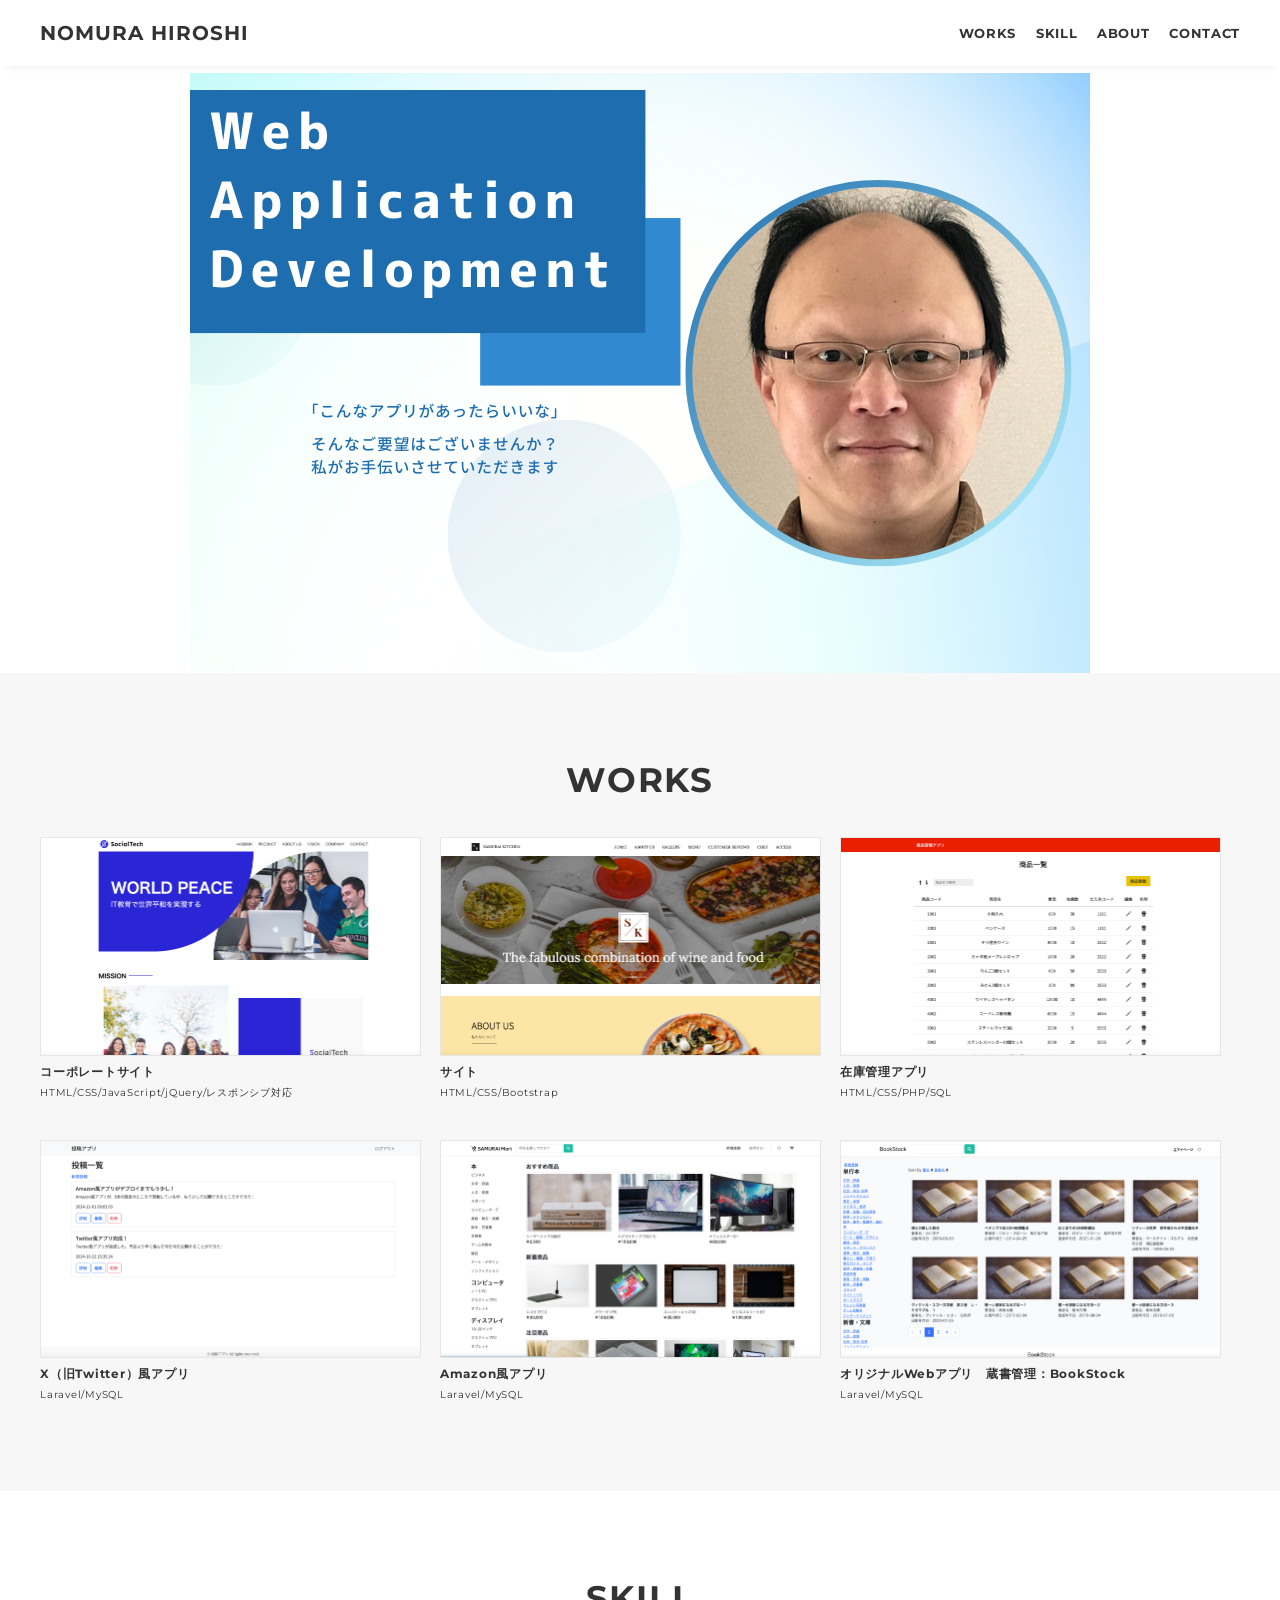
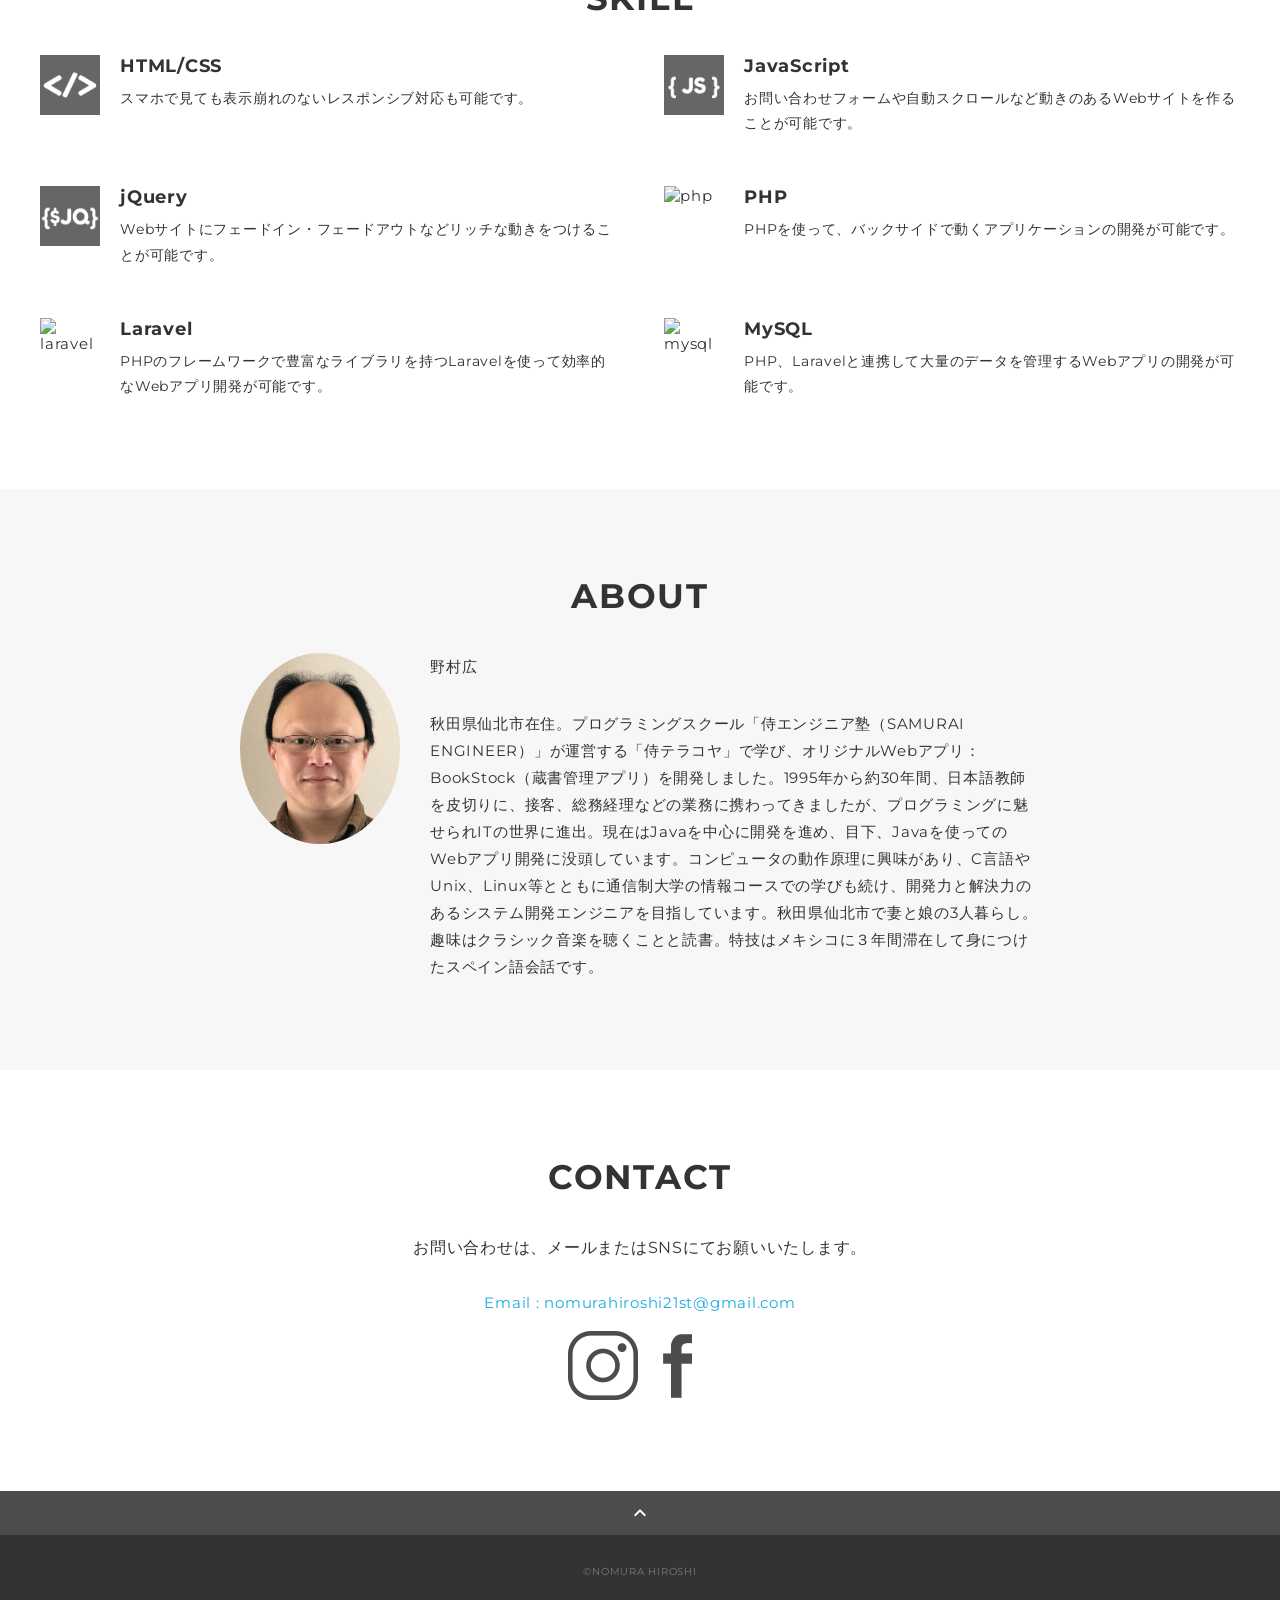
==== index.html @ 6cc24769 "Xserver上のポートフォリオをローカルへ復元" ====
<!DOCTYPE html>
<html>
<head>
  <meta charset="utf-8">
  <meta name="viewport" content="width=device-width, initial-scale=1.0, maximum-scale=1.0, minimum-scale=1.0">
  <meta name="description" content="野村広：秋田県仙北市在住。プログラミングスクール「侍エンジニア（SAMURAI ENGINEER）」が運営する「侍テラコヤ」で学び、オリジナルWebアプリ：BookStock（蔵書管理アプリ）を開発しました。">
  <title>NOMURAHiroshi ポートフォリオ</title>
  <link rel="preconnect" href="https://fonts.gstatic.com">
  <link href="https://fonts.googleapis.com/css2?family=Montserrat:wght@400;700&display=swap" rel="stylesheet">
  <link href="https://fonts.googleapis.com/css?family=Material+Icons+Outlined" rel="stylesheet">
  <link href="css/ress.css" media="all" rel="stylesheet" type="text/css" />
  <link href="css/style.css" media="all" rel="stylesheet" type="text/css" />
</head>

<body>
  <div class="wrapper">

    <!-- header -->
    <header class="header ">
      <div class="container">
        <h1 class="header-logo">
          <a href="#">NOMURA HIROSHI</a>
        </h1>
        <nav class="gnav">
          <ul class="gnav-list">
            <li class="gnav-item"><a href="#works">WORKS</a></li>
            <li class="gnav-item"><a href="#skill">SKILL</a></li>
            <li class="gnav-item"><a href="#about">ABOUT</a></li>
            <li class="gnav-item"><a href="#contact">CONTACT</a></li>
          </ul>
        </nav>
      </div>
    </header>
    <!-- /header -->

    <main class="content">

      <!-- mv -->
      <div class="mv">
        <div class="mv-container">
          <img src="img/mainview.png" alt="mainview">
        </div>
      </div>
      <!-- /mv -->

      <!-- works -->
      <section class="works section" id="works">
        <div class="container">
          <h2 class="title">WORKS</h2>
          <div class="works-list">
            <a class="works-item" href="works-1.html">
              <div class="works-img"><img src="img/works/ss1.png" alt="1" /></div>
              <p class="works-name">コーポレートサイト</p>
              <p class="works-info">HTML/CSS/JavaScript/jQuery/レスポンシブ対応</p>
            </a>
            <a class="works-item" href="works-2.html">
              <div class="works-img"><img src="img/works/ss2.png" alt="2" /></div>
              <p class="works-name">サイト</p>
              <p class="works-info">HTML/CSS/Bootstrap</p>
            </a>
            <a class="works-item" href="works-3.html">
              <div class="works-img"><img src="img/works/ss3.png" alt="3" /></div>
              <p class="works-name">在庫管理アプリ</p>
              <p class="works-info">HTML/CSS/PHP/SQL</p>
            </a>
            <a class="works-item" href="works-4.html">
              <div class="works-img"><img src="img/works/ss4.png" alt="4" /></div>
              <p class="works-name">X（旧Twitter）風アプリ</p>
              <p class="works-info">Laravel/MySQL</p>
            </a>
            <a class="works-item" href="works-5.html">
              <div class="works-img"><img src="img/works/ss5.png" alt="5" /></div>
              <p class="works-name">Amazon風アプリ</p>
              <p class="works-info">Laravel/MySQL</p>
            </a>
            <a class="works-item" href="works-6.html">
              <div class="works-img"><img src="img/works/ss7.png" alt="7" /></div>
              <p class="works-name">オリジナルWebアプリ　蔵書管理：BookStock</p>
              <p class="works-info">Laravel/MySQL</p>
            </a>
          </div>
        </div>
      </section>
      <!-- /works -->

      <!-- skill -->
      <section class="skill section" id="skill">
        <div class="container">
          <h2 class="title">SKILL</h2>
          <div class="skill-list">
            <div class="skill-item">
              <p class="skill-img"><img src="img/skills/html.png" alt="html"></p>
              <div class="skill-body">
                <h3 class="skill-name">HTML/CSS</h3>
                <p class="skill-text">
                  スマホで見ても表示崩れのないレスポンシブ対応も可能です。</p>
              </div>
            </div>
            <div class="skill-item">
              <p class="skill-img"><img src="img/skills/js.png" alt="javascript"></p>
              <div class="skill-body">
                <h3 class="skill-name">JavaScript</h3>
                <p class="skill-text">
                  お問い合わせフォームや自動スクロールなど動きのあるWebサイトを作ることが可能です。</p>
              </div>
            </div>
            <div class="skill-item">
              <p class="skill-img"><img src="img/skills/jquery.png" alt="jquery"></p>
              <div class="skill-body">
                <h3 class="skill-name">jQuery</h3>
                <p class="skill-text">
                  Webサイトにフェードイン・フェードアウトなどリッチな動きをつけることが可能です。</p>
              </div>
            </div>
            <div class="skill-item">
              <p class="skill-img"><img src="img/skills/wordpress.png" alt="php"></p>
              <div class="skill-body">
                <h3 class="skill-name">PHP</h3>
                <p class="skill-text">
                  PHPを使って、バックサイドで動くアプリケーションの開発が可能です。</p>
              </div>
            </div>
            <div class="skill-item">
              <p class="skill-img"><img src="img/skills/photoshop.png" alt="laravel"></p>
              <div class="skill-body">
                <h3 class="skill-name">Laravel</h3>
                <p class="skill-text">
                  PHPのフレームワークで豊富なライブラリを持つLaravelを使って効率的なWebアプリ開発が可能です。</p>
              </div>
            </div>
            <div class="skill-item">
              <p class="skill-img"><img src="img/skills/xd.png" alt="mysql"></p>
              <div class="skill-body">
                <h3 class="skill-name">MySQL</h3>
                <p class="skill-text">
                  PHP、Laravelと連携して大量のデータを管理するWebアプリの開発が可能です。</p>
              </div>
            </div>
          </div>
        </div>
      </section>
      <!-- /skill -->

      <!-- about -->
      <section class="about section" id="about">
        <div class="container">
          <h2 class="title">ABOUT</h2>
          <div class="profile">
            <p class="profile-img">
              <img src="img/about.jpg" alt="about">
            </p>
            <div class="profile-body">
              <p>
                野村広
              </p>
              <p>
                秋田県仙北市在住。プログラミングスクール「侍エンジニア塾（SAMURAI ENGINEER）」が運営する「侍テラコヤ」で学び、オリジナルWebアプリ：BookStock（蔵書管理アプリ）を開発しました。1995年から約30年間、日本語教師を皮切りに、接客、総務経理などの業務に携わってきましたが、プログラミングに魅せられITの世界に進出。現在はJavaを中心に開発を進め、目下、Javaを使ってのWebアプリ開発に没頭しています。コンピュータの動作原理に興味があり、C言語やUnix、Linux等とともに通信制大学の情報コースでの学びも続け、開発力と解決力のあるシステム開発エンジニアを目指しています。秋田県仙北市で妻と娘の3人暮らし。趣味はクラシック音楽を聴くことと読書。特技はメキシコに３年間滞在して身につけたスペイン語会話です。
              </p>
              
            </div>
          </div>
        </div>
      </section>
      <!-- /about -->

      <!-- contact -->
      <section class="contact section" id="contact">
        <div class="container">
          <h2 class="title">CONTACT</h2>
          <p class="lead">
            お問い合わせは、<br class="sp-only">メールまたはSNSにてお願いいたします。
          </p>
          <div class="contact">
            <a href="mailto:nomurahiroshi21st@gmail.com">Email : nomurahiroshi21st@gmail.com</a><br><br>
          </div>
          <div class="contact-list">
            <a href="https://www.instagram.com/hiroshi21st2020/profilecard/?igsh=MTk4MzBmNjBmazF3dQ==" target="_blank">
              <img src="img/icon_instagram.gif" alt="Instagram">
            </a>
            <a href="https://www.facebook.com/share/1WxtjkwCWV/?mibextid=LQQJ4d" target="_blank">
              <img src="img/icon_facebook.gif" alt="Facebook">
            </a>
          </div>
        </div>
      </section>
      <!-- /contact -->
      <div class="page-top" id="js-page-top">
        <span class="material-icons-outlined">expand_less</span>
      </div>
    </main>

    <!-- footer -->
    <footer class="footer">
      <div class="copyright">&copy;NOMURA HIROSHI</div>
    </footer>
    <!-- /footer -->

  </div>
  <script src="https://ajax.googleapis.com/ajax/libs/jquery/3.6.0/jquery.min.js"></script>
  <script type='text/javascript' src="js/script.js"></script>
</body>
</html>
---- css/ress.css ----
/*!
 * ress.css • v3.0.1
 * MIT License
 * github.com/filipelinhares/ress
 */

/* # =================================================================
   # Global selectors
   # ================================================================= */

html {
  box-sizing: border-box;
  word-break: normal;
  -moz-tab-size: 4;
  tab-size: 4;

  -webkit-text-size-adjust: 100%; /* Prevent adjustments of font size after orientation changes in iOS */
}

*,
::before,
::after {
  box-sizing: inherit;
  background-repeat: no-repeat; /* Set `background-repeat: no-repeat` to all elements and pseudo elements */
}

::before,
::after {
  vertical-align: inherit;
  text-decoration: inherit; /* Inherit text-decoration and vertical align to ::before and ::after pseudo elements */
}

* {
  margin: 0;
  padding: 0; /* Reset `padding` and `margin` of all elements */
}

/* # =================================================================
   # General elements
   # ================================================================= */

hr {
  overflow: visible; /* Show the overflow in Edge and IE */
  height: 0; /* Add the correct box sizing in Firefox */
}

details,
main {
  display: block; /* Render the `main` element consistently in IE. */
}

summary {
  display: list-item; /* Add the correct display in all browsers */
}

small {
  font-size: 80%; /* Set font-size to 80% in `small` elements */
}

[hidden] {
  display: none; /* Add the correct display in IE */
}

abbr[title] {
  /* Add the correct text decoration in Chrome, Edge, IE, Opera, and Safari */
  text-decoration: underline;
  text-decoration: underline dotted;
  border-bottom: none; /* Remove the bottom border in Chrome 57 */
}

a {
  background-color: transparent; /* Remove the gray background on active links in IE 10 */
}

a:active,
a:hover {
  outline-width: 0; /* Remove the outline when hovering in all browsers */
}

code,
kbd,
pre,
samp {
  font-family: monospace, monospace; /* Specify the font family of code elements */
}

pre {
  font-size: 1em; /* Correct the odd `em` font sizing in all browsers */
}

b,
strong {
  font-weight: bolder; /* Add the correct font weight in Chrome, Edge, and Safari */
}

/* https://gist.github.com/unruthless/413930 */
sub,
sup {
  position: relative;
  font-size: 75%;
  line-height: 0;
  vertical-align: baseline;
}

sub {
  bottom: -.25em;
}

sup {
  top: -.5em;
}

/* # =================================================================
   # Forms
   # ================================================================= */

input {
  border-radius: 0;
}

/* Replace pointer cursor in disabled elements */
[disabled] {
  cursor: default;
}

[type="number"]::-webkit-container-spin-button,
[type="number"]::-webkit-outer-spin-button {
  height: auto; /* Correct the cursor style of increment and decrement buttons in Chrome */
}

[type="search"] {
  outline-offset: -2px; /* Correct the outline style in Safari */

  -webkit-appearance: textfield; /* Correct the odd appearance in Chrome and Safari */
}

[type="search"]::-webkit-search-decoration {
  -webkit-appearance: none; /* Remove the container padding in Chrome and Safari on macOS */
}

textarea {
  overflow: auto; /* Internet Explorer 11+ */
  resize: vertical; /* Specify textarea resizability */
}

button,
input,
optgroup,
select,
textarea {
  font: inherit; /* Specify font inheritance of form elements */
}

optgroup {
  font-weight: bold; /* Restore the font weight unset by the previous rule */
}

button {
  overflow: visible; /* Address `overflow` set to `hidden` in IE 8/9/10/11 */
}

button,
select {
  text-transform: none; /* Firefox 40+, Internet Explorer 11- */
}

/* Apply cursor pointer to button elements */
button,
[type="button"],
[type="reset"],
[type="submit"],
[role="button"] {
  cursor: pointer;
  color: inherit;
}

/* Remove container padding and border in Firefox 4+ */
button::-moz-focus-container,
[type="button"]::-moz-focus-container,
[type="reset"]::-moz-focus-container,
[type="submit"]::-moz-focus-container {
  padding: 0;
  border-style: none;
}

/* Replace focus style removed in the border reset above */
button:-moz-focusring,
[type="button"]::-moz-focus-container,
[type="reset"]::-moz-focus-container,
[type="submit"]::-moz-focus-container {
  outline: 1px dotted ButtonText;
}

button,
html [type="button"],
/* Prevent a WebKit bug where (2) destroys native `audio` and `video`controls in Android 4 */
[type="reset"],
[type="submit"] {
  -webkit-appearance: button; /* Correct the inability to style clickable types in iOS */
}

/* Remove the default button styling in all browsers */
button,
input,
select,
textarea {
  border-style: none;
  background-color: transparent;
}

/* Style select like a standard input */
select {
  -webkit-appearance: none; /* Chrome 41+ */
  -moz-appearance: none; /* Firefox 36+ */
}

select::-ms-expand {
  display: none; /* Internet Explorer 11+ */
}

select::-ms-value {
  color: currentColor; /* Internet Explorer 11+ */
}

legend {
  display: table; /* Correct the text wrapping in Edge and IE */
  max-width: 100%; /* Correct the text wrapping in Edge and IE */
  max-width: 100%; /* Correct the text wrapping in Edge 18- and IE */
  white-space: normal; /* Correct the text wrapping in Edge and IE */
  color: inherit; /* Correct the color inheritance from `fieldset` elements in IE */
  border: 0; /* Correct `color` not being inherited in IE 8/9/10/11 */
}

::-webkit-file-upload-button {
  font: inherit; /* Change font properties to `inherit` in Chrome and Safari */
  color: inherit;
  /* Correct the inability to style clickable types in iOS and Safari */

  -webkit-appearance: button;
}

/* # =================================================================
   # Specify media element style
   # ================================================================= */

img {
  border-style: none; /* Remove border when inside `a` element in IE 8/9/10 */
}

/* Add the correct vertical alignment in Chrome, Firefox, and Opera */
progress {
  vertical-align: baseline;
}

/* # =================================================================
   # Accessibility
   # ================================================================= */

/* Hide content from screens but not screenreaders */
@media screen {
  [hidden~="screen"] {
    display: inherit;
  }
  [hidden~="screen"]:not(:active):not(:focus):not(:target) {
    position: absolute !important;
    clip: rect(0 0 0 0) !important;
  }
}

/* Specify the progress cursor of updating elements */
[aria-busy="true"] {
  cursor: progress;
}

/* Specify the pointer cursor of trigger elements */
[aria-controls] {
  cursor: pointer;
}

/* Specify the unstyled cursor of disabled, not-editable, or otherwise inoperable elements */
[aria-disabled] {
  cursor: default;
}
---- css/style.css ----
body {
  font-family: "Montserrat","Helvetica Neue",Arial,"Hiragino Kaku Gothic ProN","Hiragino Sans",Meiryo,sans-serif;
  font-size: 15px;
  letter-spacing: .05em;
  color: #333;
}

a {
  transition: opacity .3s;
  text-decoration: none;
  color: #1ca9e3;
}

img {
  max-width: 100%;
  height: auto;
  vertical-align: bottom;
  border-style: none;
}



.pc-only {
  display: block;
}

.sp-only {
  display: none;
}

/*--------------------------------
 レイアウト
---------------------------------*/
.wrapper {
  padding-top: 73px;
}

.section {
  padding: 90px 0;
}

.section:nth-of-type(odd) {
  background-color: #f7f7f7;
}

.container {
  max-width: 1340px;
  margin: 0 auto;
  padding: 0 40px;
}

/*--------------------------------
 見出し
---------------------------------*/
.title {
  font-size: 34px;
  font-weight: bold;
  line-height: 1;
  margin-bottom: 40px;
  text-align: center;
  letter-spacing: .05em;
  color: #333;
}

.lead {
  font-size: 16px;
  line-height: 1.8;
  margin-bottom: 30px;
}

/*--------------------------------
ヘッダー
---------------------------------*/
.header {
  position: fixed;
  top: 0;
  z-index: 1;
  width: 100%;
  background-color: #fff;
  box-shadow: 0 5px 10px -6px rgba(0,0,0,.1);
}

.header .container {
  display: flex;
  align-items: center;
  justify-content: space-between;
  padding: 20px 40px;
}

.header-logo {
  font-size: 20px;
  font-weight: bold;
  line-height: 1.2;
  margin-right: 20px;
  letter-spacing: .05em;
}

.header-logo a {
  color: #333;
}

.gnav-list {
  display: flex;
  justify-content: space-between;
  list-style: none;
}

.gnav-item:not(:last-child) {
  margin-right: 20px;
}

.gnav-item a {
  position: relative;
  font-size: 13px;
  font-weight: bold;
  display: inline-block;
  padding: 5px 0;
  transition: .3s;
  letter-spacing: .05em;
  color: #333;
}
.gnav-item a:after {
  position: absolute;
  bottom: 0;
  left: 50%;
  width: 0;
  height: 3px;
  content: "";
  transition: .3s;
  -webkit-transform: translateX(-50%);
  transform: translateX(-50%);
  background-color: #333;
}

.gnav-item a:hover:after {
  width: 100%;
}

/*--------------------------------
 メインビジュアル
---------------------------------*/
.mv {
  display: flex;
  align-items: center;
  justify-content: center;
  height: auto;
  text-align: center;
}

.mv-container {
  position: relative;
  padding: 0 20px;
}

.mv-container img {
  width: 100%;
  height: auto;
}

/*--------------------------------
 Works
---------------------------------*/
.works-list {
  display: flex;
  flex-wrap: wrap;
  margin-bottom: -40px;
}

.works-item {
  width: 31.74603%;
  margin-right: 1.58730%;
  margin-bottom: 40px;
  color: #333;
}

.works-item:hover {
  opacity: .9;
}

.works-item:nth-of-type(3n) {
  margin-right: 0;
}

.works-img img {
  border: 1px solid #e6e6e6;
}

.works-name {
  font-size: 12px;
  font-weight: bold;
  margin-top: 8px;
}

.works-info {
  font-size: 10px;
  margin-top: 5px;
}

/*--------------------------------
 Skill
---------------------------------*/
.skill-list {
  display: flex;
  flex-wrap: wrap;
  justify-content: space-between;
  margin-bottom: -50px;
}

.skill-item {
  display: flex;
  align-items: flex-start;
  justify-content: space-between;
  width: 48%;
  margin-bottom: 50px;
}

.skill-img {
  width: 60px;
  height: auto;
  margin-right: 20px;
}

.skill-body {
  flex: 1;
}

.skill-name {
  margin-bottom: 10px;
}

.skill-text {
  font-size: 14px;
  line-height: 1.8;
}

/*--------------------------------
 About
---------------------------------*/
.profile {
  display: flex;
  flex-wrap: wrap;
  max-width: 800px;
  margin: 0 auto;
}
.profile-img {
  width: 20%;
  margin-right: 30px;
  border-radius: 50%;
}
.profile-img img {
  border-radius: 50%;
}
.profile-body {
  flex: 1;
}

.profile-body p {
  font-size: 15px;
  line-height: 1.8;
}

.profile-body p:not(:last-child) {
  margin-bottom: 30px;
}

/*--------------------------------
 Contact
---------------------------------*/
.contact {
  text-align: center;
}

.contact-item:not(:last-child) {
  margin-right: 10px;
}

.contact-text {
  margin-top: 10px;
}
/*--------------------------------
 ページトップ
---------------------------------*/
.page-top {
  font-weight: bold;
  padding: 10px;
  cursor: pointer;
  text-align: center;
  background-color: #4c4c4c;
}

.page-top .material-icons-outlined {
  vertical-align: bottom;
  color: #fff;
}

/*--------------------------------
 フッター
---------------------------------*/
.footer {
  padding: 30px;
  background-color: #333;
}

.copyright {
  font-size: 10px;
  text-align: center;
  color: #797979;
}

/*--------------------------------
 下層：Worksページ
---------------------------------*/
.article {
  padding: 80px 0;
}

.article-container {
  max-width: 1040px;
  margin: 0 auto;
  padding: 0 20px;
}

.article-title {
  margin-bottom: 30px;
  text-align: center;
}

.article-body {
  max-width: 720px;
  margin: 0 auto;
  margin-bottom: 80px;
}

.article-body h3 {
  position: relative;
  font-size: 18px;
  margin-bottom: 5px;
  padding-left: 1em;
}

.article-body img {
  width: 100%;
  height: auto;
}

.article-body h3:not(:first-child) {
  margin-top: 50px;
}

.article-body h3::before {
  position: absolute;
  top: 0;
  left: 0;
  width: 4px;
  height: 100%;
  content: "";
  border-radius: 3px;
  background-color: #333;
}

.article-body p {
  font-size: 15px;
  line-height: 1.8;
  margin-bottom: 30px;
}

.home-link {
  text-align: center;
}

/*media Queries 767
----------------------------------------------------*/
@media screen and (max-width: 767px) {
  body {
    font-size: 14px;
  }

  .pc-only {
    display: none;
  }

  .sp-only {
    display: block;
  }

  /* 見出し */
  .title {
    font-size: 26px;
    margin-bottom: 20px;
  }

  .lead {
    font-size: 14px;
    line-height: 1.7;
    margin-bottom: 20px;
  }

  /* レイアウト */
  .wrapper {
    padding-top: 57px;
  }

  .section {
    padding: 60px 0;
  }

  .container {
    padding: 0 20px;
  }

  /* ヘッダー */
  .header .container {
    padding: 15px;
  }

  .header-logo {
    font-size: 15px;
    margin-right: 15px;
  }

  .gnav-item:not(:last-child) {
    margin-right: 10px;
  }

  .gnav-item a {
    font-size: 10px;
  }

  .gnav-item a:after {
    display: none;
  }

  /*  メインビジュアル */
  .mv {
    height: 40vh;
  }

  .mv-container {
    padding: 0 20px;
  }

  .mv-title {
    font-size: 30px;
  }
  .mv-subtitle {
    font-size: 16px;
    margin-bottom: 20px;
  }

  .mv-text {
    top: 75%;
    font-size: 14px;
    line-height: 1.7;
  }

  /* Works */
  .works-name {
    font-size: 12px;
  }

  .works-info {
    margin-top: 3px;
  }

  .works-list {
    justify-content: space-between;
  }

  .works-item {
    flex: 0 0 48%;
    margin-right: 0;
    margin-bottom: 30px;
  }

  /* Skill */
  .skill-list {
    display: block;
    margin-bottom: 0;
  }

  .skill-item {
    width: 100%;
    margin-bottom: 35px;
  }

  .skill-item:last-child {
    margin-bottom: 0;
  }

  .skill-name {
    margin-bottom: 5px;
  }

  .skill-text {
    font-size: 13px;
    line-height: 1.7;
  }

  /* About */
  .profile {
    display: block;
  }
  .profile-img {
    width: 150px;
    margin: 0 auto;
    margin-bottom: 25px;
  }

  .profile-body p {
    font-size: 14px;
    line-height: 1.7;
  }

  .profile-body p:not(:last-child) {
    margin-bottom: 20px;
  }

  /* フッター */
  .footer {
    padding: 20px;
  }

  /* 下層ページ */
  .article {
    padding: 50px 0;
  }

  .article-body h3 {
    font-size: 16px;
    padding-left: .8em;
  }

  .article-body h3:not(:first-child) {
    margin-top: 30px;
  }

  .article-body p {
    font-size: 14px;
    line-height: 1.7;
    margin-bottom: 20px;
  }
}
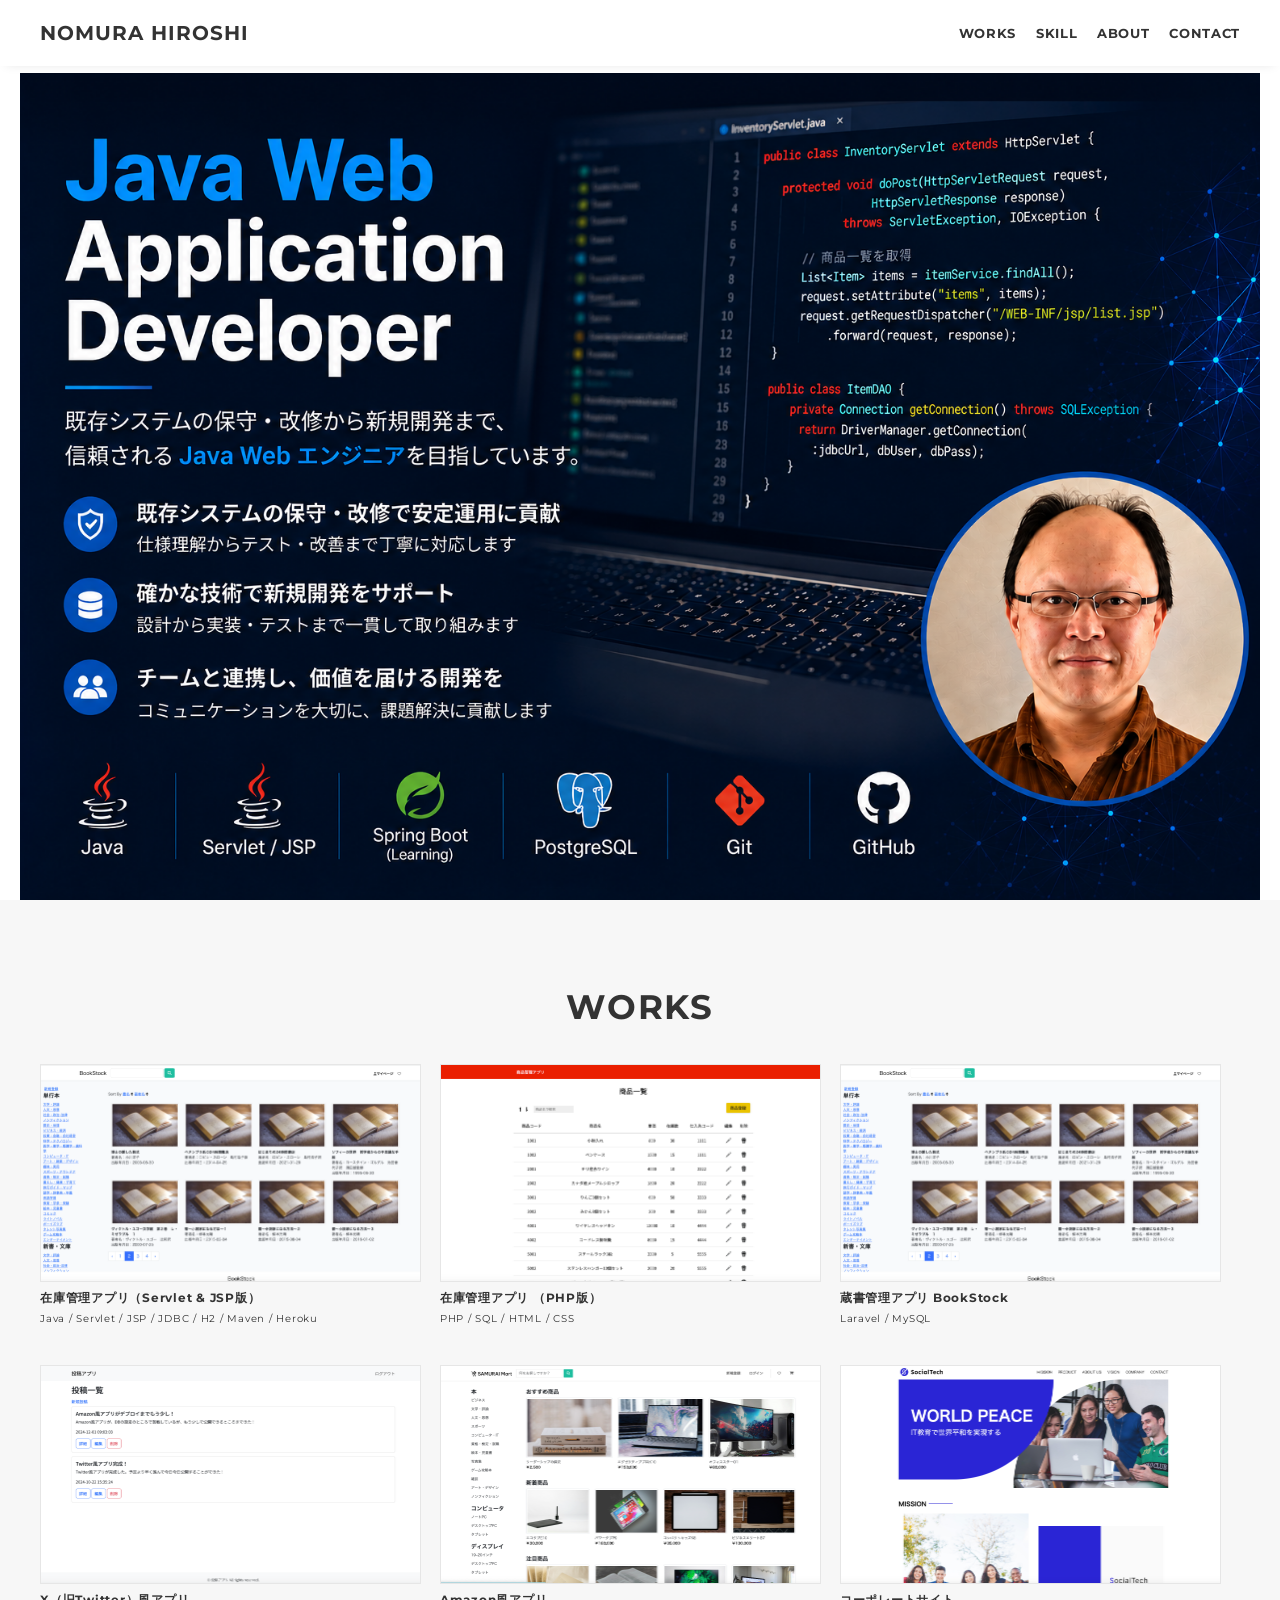
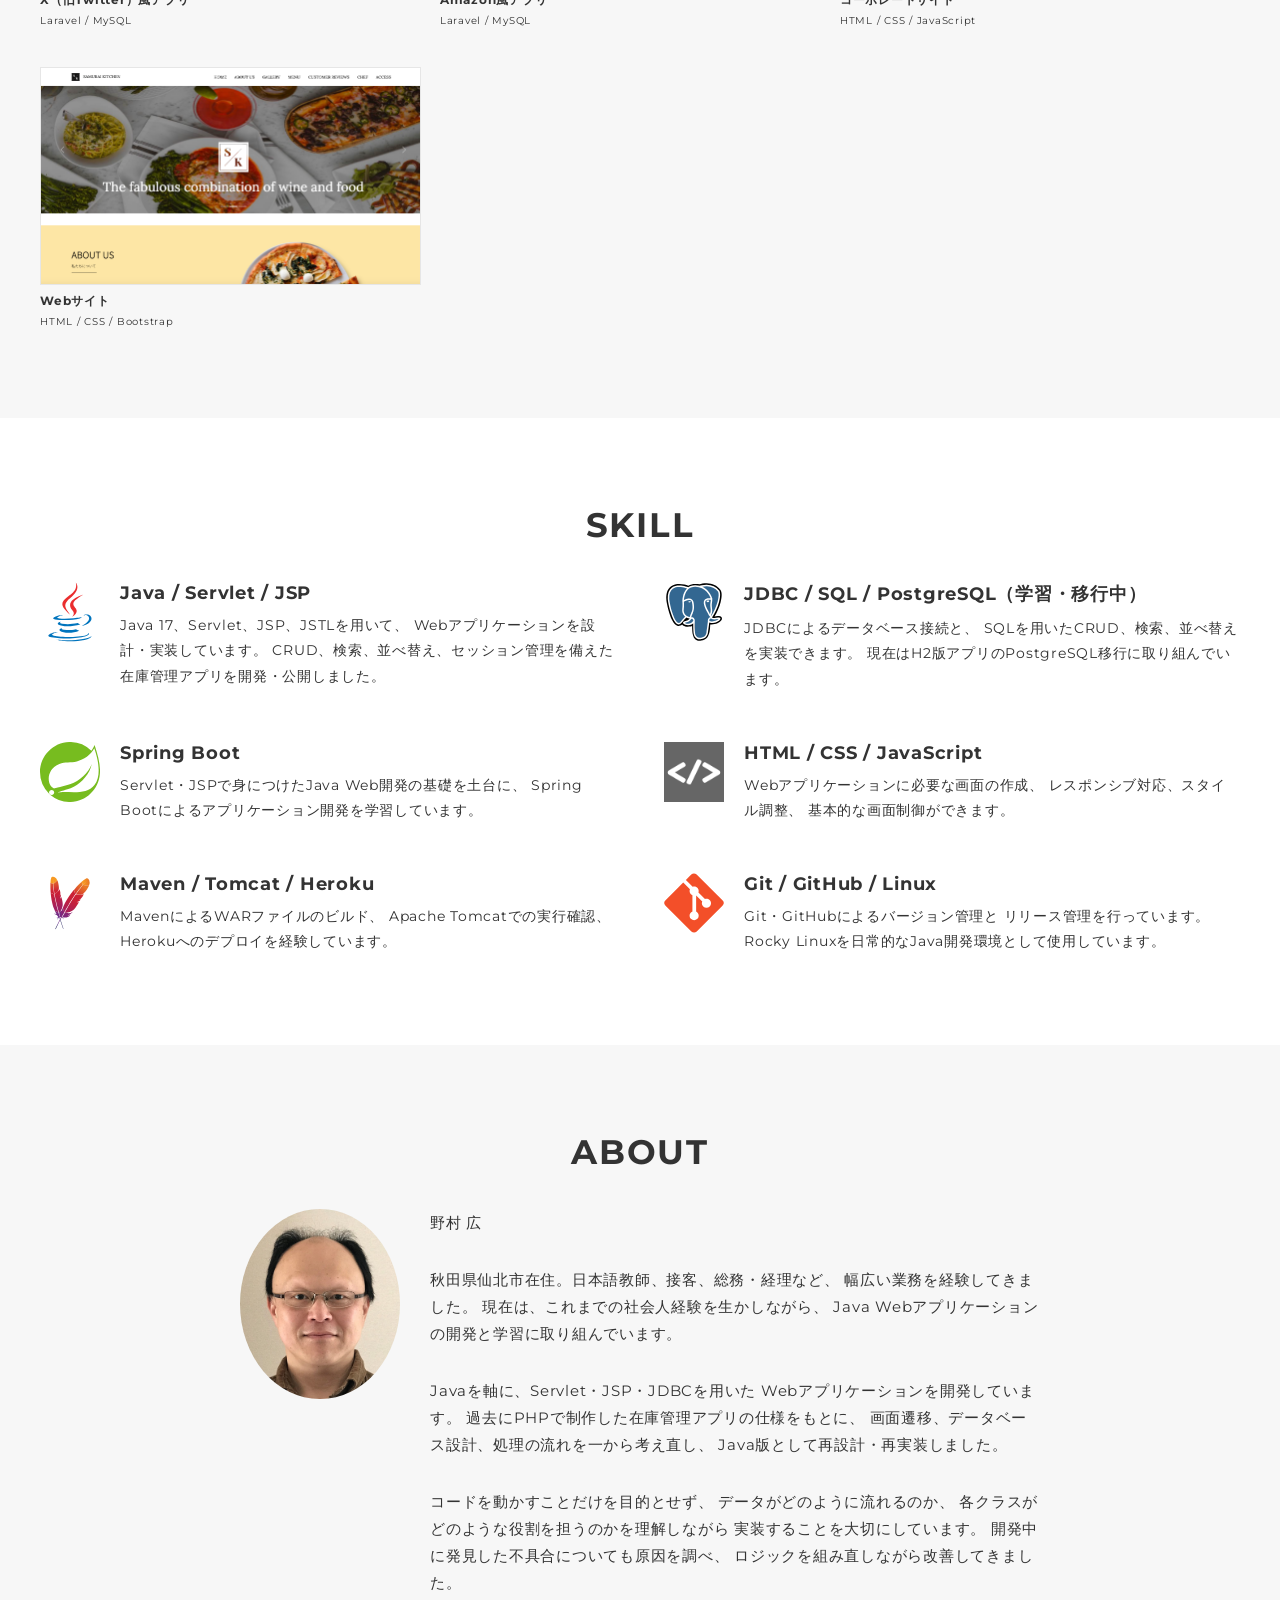
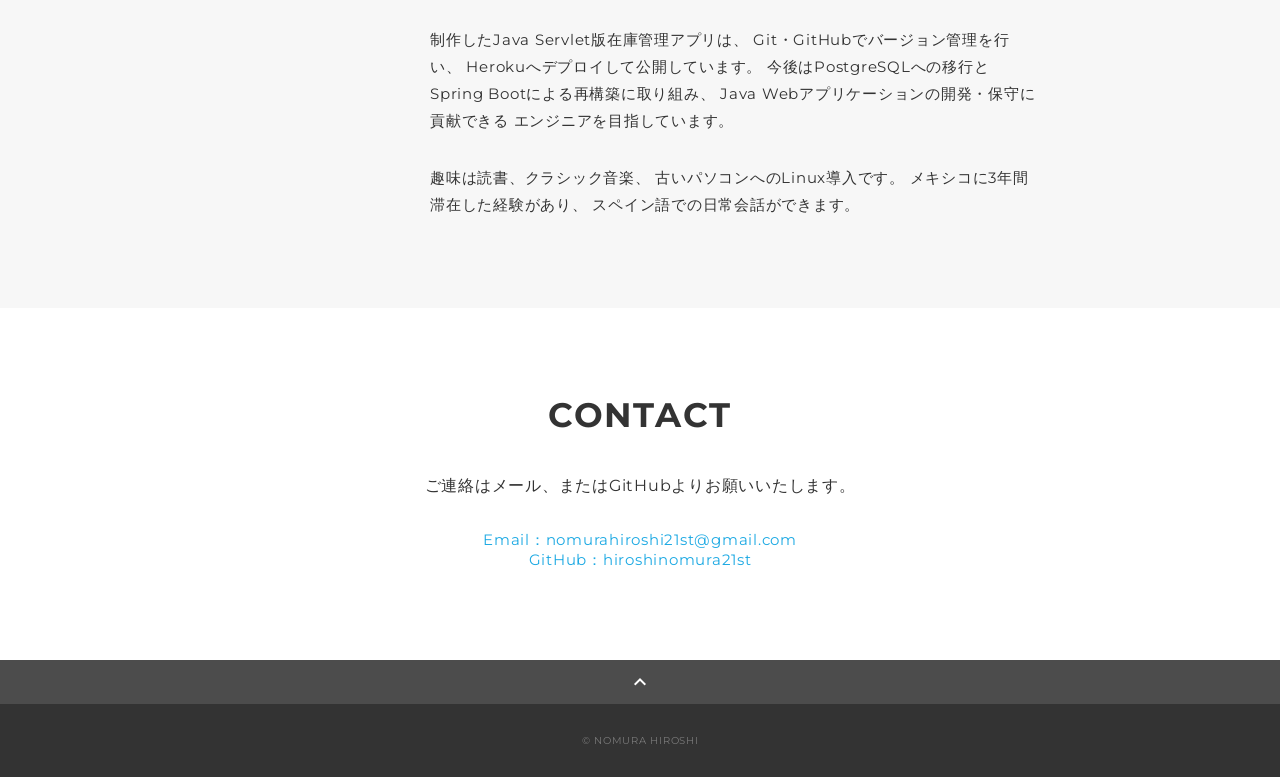
==== commit f4257089: "Java中心にポートフォリオを刷新" ====
--- a/index.html
+++ b/index.html
@@ -1,32 +1,74 @@
 <!DOCTYPE html>
-<html>
+<html lang="ja">
+
 <head>
   <meta charset="utf-8">
-  <meta name="viewport" content="width=device-width, initial-scale=1.0, maximum-scale=1.0, minimum-scale=1.0">
-  <meta name="description" content="野村広：秋田県仙北市在住。プログラミングスクール「侍エンジニア（SAMURAI ENGINEER）」が運営する「侍テラコヤ」で学び、オリジナルWebアプリ：BookStock（蔵書管理アプリ）を開発しました。">
-  <title>NOMURAHiroshi ポートフォリオ</title>
-  <link rel="preconnect" href="https://fonts.gstatic.com">
-  <link href="https://fonts.googleapis.com/css2?family=Montserrat:wght@400;700&display=swap" rel="stylesheet">
-  <link href="https://fonts.googleapis.com/css?family=Material+Icons+Outlined" rel="stylesheet">
-  <link href="css/ress.css" media="all" rel="stylesheet" type="text/css" />
-  <link href="css/style.css" media="all" rel="stylesheet" type="text/css" />
+  <meta
+    name="viewport"
+    content="width=device-width, initial-scale=1.0, maximum-scale=1.0, minimum-scale=1.0"
+  >
+  <meta
+    name="description"
+    content="野村広のポートフォリオサイト。Java・Servlet・JSP・JDBCを中心としたWebアプリケーション開発の制作実績やスキルを紹介しています。"
+  >
+
+  <title>野村広 | Java Web Application Developer</title>
+
+  <link rel="preconnect" href="https://fonts.googleapis.com">
+  <link rel="preconnect" href="https://fonts.gstatic.com" crossorigin>
+
+  <link
+    href="https://fonts.googleapis.com/css2?family=Montserrat:wght@400;700&display=swap"
+    rel="stylesheet"
+  >
+
+  <link
+    href="https://fonts.googleapis.com/css?family=Material+Icons+Outlined"
+    rel="stylesheet"
+  >
+
+  <link
+    href="css/ress.css"
+    media="all"
+    rel="stylesheet"
+    type="text/css"
+  >
+
+  <link
+    href="css/style.css"
+    media="all"
+    rel="stylesheet"
+    type="text/css"
+  >
 </head>
 
 <body>
   <div class="wrapper">
 
     <!-- header -->
-    <header class="header ">
+    <header class="header">
       <div class="container">
         <h1 class="header-logo">
-          <a href="#">NOMURA HIROSHI</a>
+          <a href="index.html">NOMURA HIROSHI</a>
         </h1>
+
         <nav class="gnav">
           <ul class="gnav-list">
-            <li class="gnav-item"><a href="#works">WORKS</a></li>
-            <li class="gnav-item"><a href="#skill">SKILL</a></li>
-            <li class="gnav-item"><a href="#about">ABOUT</a></li>
-            <li class="gnav-item"><a href="#contact">CONTACT</a></li>
+            <li class="gnav-item">
+              <a href="#works">WORKS</a>
+            </li>
+
+            <li class="gnav-item">
+              <a href="#skill">SKILL</a>
+            </li>
+
+            <li class="gnav-item">
+              <a href="#about">ABOUT</a>
+            </li>
+
+            <li class="gnav-item">
+              <a href="#contact">CONTACT</a>
+            </li>
           </ul>
         </nav>
       </div>
@@ -35,49 +77,143 @@
 
     <main class="content">
 
-      <!-- mv -->
+      <!-- main view -->
       <div class="mv">
         <div class="mv-container">
-          <img src="img/mainview.png" alt="mainview">
+          <img
+            src="img/mainview.png"
+            alt="Java Web Application Developer 野村広のポートフォリオ"
+          >
         </div>
       </div>
-      <!-- /mv -->
+      <!-- /main view -->
 
       <!-- works -->
       <section class="works section" id="works">
         <div class="container">
           <h2 class="title">WORKS</h2>
+
           <div class="works-list">
+
+            <a class="works-item" href="works-7.html">
+              <div class="works-img">
+                <img
+                  src="img/works/ss7.png"
+                  alt="Java Servlet・JSP版在庫管理システム"
+                >
+              </div>
+
+              <p class="works-name">
+                在庫管理アプリ（Servlet & JSP版）
+              </p>
+
+              <p class="works-info">
+                Java / Servlet / JSP / JDBC / H2 / Maven / Heroku
+              </p>
+            </a>
+
+            <a class="works-item" href="works-3.html">
+              <div class="works-img">
+                <img
+                  src="img/works/ss3.png"
+                  alt="PHP版在庫管理アプリ"
+                >
+              </div>
+
+              <p class="works-name">
+                在庫管理アプリ （PHP版）
+              </p>
+
+              <p class="works-info">
+                PHP / SQL / HTML / CSS
+              </p>
+            </a>
+
+            <a class="works-item" href="works-6.html">
+              <div class="works-img">
+                <img
+                  src="img/works/ss6.png"
+                  alt="蔵書管理アプリ BookStock"
+                >
+              </div>
+
+              <p class="works-name">
+                蔵書管理アプリ BookStock
+              </p>
+
+              <p class="works-info">
+                Laravel / MySQL
+              </p>
+            </a>
+
+            <a class="works-item" href="works-4.html">
+              <div class="works-img">
+                <img
+                  src="img/works/ss4.png"
+                  alt="X旧Twitter風アプリ"
+                >
+              </div>
+
+              <p class="works-name">
+                X（旧Twitter）風アプリ
+              </p>
+
+              <p class="works-info">
+                Laravel / MySQL
+              </p>
+            </a>
+
+            <a class="works-item" href="works-5.html">
+              <div class="works-img">
+                <img
+                  src="img/works/ss5.png"
+                  alt="Amazon風アプリ"
+                >
+              </div>
+
+              <p class="works-name">
+                Amazon風アプリ
+              </p>
+
+              <p class="works-info">
+                Laravel / MySQL
+              </p>
+            </a>
+
             <a class="works-item" href="works-1.html">
-              <div class="works-img"><img src="img/works/ss1.png" alt="1" /></div>
-              <p class="works-name">コーポレートサイト</p>
-              <p class="works-info">HTML/CSS/JavaScript/jQuery/レスポンシブ対応</p>
-            </a>
+              <div class="works-img">
+                <img
+                  src="img/works/ss1.png"
+                  alt="コーポレートサイト"
+                >
+              </div>
+
+              <p class="works-name">
+                コーポレートサイト
+              </p>
+
+              <p class="works-info">
+                HTML / CSS / JavaScript
+              </p>
+            </a>
+
             <a class="works-item" href="works-2.html">
-              <div class="works-img"><img src="img/works/ss2.png" alt="2" /></div>
-              <p class="works-name">サイト</p>
-              <p class="works-info">HTML/CSS/Bootstrap</p>
-            </a>
-            <a class="works-item" href="works-3.html">
-              <div class="works-img"><img src="img/works/ss3.png" alt="3" /></div>
-              <p class="works-name">在庫管理アプリ</p>
-              <p class="works-info">HTML/CSS/PHP/SQL</p>
-            </a>
-            <a class="works-item" href="works-4.html">
-              <div class="works-img"><img src="img/works/ss4.png" alt="4" /></div>
-              <p class="works-name">X（旧Twitter）風アプリ</p>
-              <p class="works-info">Laravel/MySQL</p>
-            </a>
-            <a class="works-item" href="works-5.html">
-              <div class="works-img"><img src="img/works/ss5.png" alt="5" /></div>
-              <p class="works-name">Amazon風アプリ</p>
-              <p class="works-info">Laravel/MySQL</p>
-            </a>
-            <a class="works-item" href="works-6.html">
-              <div class="works-img"><img src="img/works/ss7.png" alt="7" /></div>
-              <p class="works-name">オリジナルWebアプリ　蔵書管理：BookStock</p>
-              <p class="works-info">Laravel/MySQL</p>
-            </a>
+              <div class="works-img">
+                <img
+                  src="img/works/ss2.png"
+                  alt="Bootstrapを使用したWebサイト"
+                >
+              </div>
+
+              <p class="works-name">
+                Webサイト
+              </p>
+
+              <p class="works-info">
+                HTML / CSS / Bootstrap
+              </p>
+            </a>
+
           </div>
         </div>
       </section>
@@ -87,55 +223,135 @@
       <section class="skill section" id="skill">
         <div class="container">
           <h2 class="title">SKILL</h2>
+
           <div class="skill-list">
-            <div class="skill-item">
-              <p class="skill-img"><img src="img/skills/html.png" alt="html"></p>
-              <div class="skill-body">
-                <h3 class="skill-name">HTML/CSS</h3>
-                <p class="skill-text">
-                  スマホで見ても表示崩れのないレスポンシブ対応も可能です。</p>
-              </div>
-            </div>
-            <div class="skill-item">
-              <p class="skill-img"><img src="img/skills/js.png" alt="javascript"></p>
-              <div class="skill-body">
-                <h3 class="skill-name">JavaScript</h3>
-                <p class="skill-text">
-                  お問い合わせフォームや自動スクロールなど動きのあるWebサイトを作ることが可能です。</p>
-              </div>
-            </div>
-            <div class="skill-item">
-              <p class="skill-img"><img src="img/skills/jquery.png" alt="jquery"></p>
-              <div class="skill-body">
-                <h3 class="skill-name">jQuery</h3>
-                <p class="skill-text">
-                  Webサイトにフェードイン・フェードアウトなどリッチな動きをつけることが可能です。</p>
-              </div>
-            </div>
-            <div class="skill-item">
-              <p class="skill-img"><img src="img/skills/wordpress.png" alt="php"></p>
-              <div class="skill-body">
-                <h3 class="skill-name">PHP</h3>
-                <p class="skill-text">
-                  PHPを使って、バックサイドで動くアプリケーションの開発が可能です。</p>
-              </div>
-            </div>
-            <div class="skill-item">
-              <p class="skill-img"><img src="img/skills/photoshop.png" alt="laravel"></p>
-              <div class="skill-body">
-                <h3 class="skill-name">Laravel</h3>
-                <p class="skill-text">
-                  PHPのフレームワークで豊富なライブラリを持つLaravelを使って効率的なWebアプリ開発が可能です。</p>
-              </div>
-            </div>
-            <div class="skill-item">
-              <p class="skill-img"><img src="img/skills/xd.png" alt="mysql"></p>
-              <div class="skill-body">
-                <h3 class="skill-name">MySQL</h3>
-                <p class="skill-text">
-                  PHP、Laravelと連携して大量のデータを管理するWebアプリの開発が可能です。</p>
-              </div>
-            </div>
+
+            <div class="skill-item">
+              <p class="skill-img">
+                <img
+                  src="img/skills/java-original.svg"
+                  alt="Java"
+                >
+              </p>
+
+              <div class="skill-body">
+                <h3 class="skill-name">
+                  Java / Servlet / JSP
+                </h3>
+
+                <p class="skill-text">
+                  Java 17、Servlet、JSP、JSTLを用いて、
+                  Webアプリケーションを設計・実装しています。
+                  CRUD、検索、並べ替え、セッション管理を備えた
+                  在庫管理アプリを開発・公開しました。
+                </p>
+              </div>
+            </div>
+
+            <div class="skill-item">
+              <p class="skill-img">
+                <img
+                  src="img/skills/postgresql-original.svg"
+                  alt="PostgreSQL"
+                >
+              </p>
+
+              <div class="skill-body">
+                <h3 class="skill-name">
+                  JDBC / SQL / PostgreSQL（学習・移行中）
+                </h3>
+
+                <p class="skill-text">
+                  JDBCによるデータベース接続と、
+                  SQLを用いたCRUD、検索、並べ替えを実装できます。
+                  現在はH2版アプリのPostgreSQL移行に取り組んでいます。
+                </p>
+              </div>
+            </div>
+
+            <div class="skill-item">
+              <p class="skill-img">
+                <img
+                  src="img/skills/spring-original.svg"
+                  alt="Spring Boot"
+                >
+              </p>
+
+              <div class="skill-body">
+                <h3 class="skill-name">
+                  Spring Boot
+                </h3>
+
+                <p class="skill-text">
+                  Servlet・JSPで身につけたJava Web開発の基礎を土台に、
+                  Spring Bootによるアプリケーション開発を学習しています。
+                </p>
+              </div>
+            </div>
+
+            <div class="skill-item">
+              <p class="skill-img">
+                <img
+                  src="img/skills/html.png"
+                  alt="HTML CSS JavaScript"
+                >
+              </p>
+
+              <div class="skill-body">
+                <h3 class="skill-name">
+                  HTML / CSS / JavaScript
+                </h3>
+
+                <p class="skill-text">
+                  Webアプリケーションに必要な画面の作成、
+                  レスポンシブ対応、スタイル調整、
+                  基本的な画面制御ができます。
+                </p>
+              </div>
+            </div>
+
+            <div class="skill-item">
+              <p class="skill-img">
+                <img
+                  src="img/skills/maven-original.svg"
+                  alt="Maven"
+                >
+              </p>
+
+              <div class="skill-body">
+                <h3 class="skill-name">
+                  Maven / Tomcat / Heroku
+                </h3>
+
+                <p class="skill-text">
+                  MavenによるWARファイルのビルド、
+                  Apache Tomcatでの実行確認、
+                  Herokuへのデプロイを経験しています。
+                </p>
+              </div>
+            </div>
+
+            <div class="skill-item">
+              <p class="skill-img">
+                <img
+                  src="img/skills/git-original.svg"
+                  alt="Git"
+                >
+              </p>
+
+              <div class="skill-body">
+                <h3 class="skill-name">
+                  Git / GitHub / Linux
+                </h3>
+
+                <p class="skill-text">
+                  Git・GitHubによるバージョン管理と
+                  リリース管理を行っています。
+                  Rocky Linuxを日常的なJava開発環境として使用しています。
+                </p>
+              </div>
+            </div>
+
           </div>
         </div>
       </section>
@@ -145,18 +361,60 @@
       <section class="about section" id="about">
         <div class="container">
           <h2 class="title">ABOUT</h2>
+
           <div class="profile">
             <p class="profile-img">
-              <img src="img/about.jpg" alt="about">
+              <img
+                src="img/about.jpg"
+                alt="野村広"
+              >
             </p>
+
             <div class="profile-body">
+              <p class="profile-name">
+                野村 広
+              </p>
+
               <p>
-                野村広
-              </p>
+                秋田県仙北市在住。日本語教師、接客、総務・経理など、
+                幅広い業務を経験してきました。
+                現在は、これまでの社会人経験を生かしながら、
+                Java Webアプリケーションの開発と学習に取り組んでいます。
+              </p>
+
               <p>
-                秋田県仙北市在住。プログラミングスクール「侍エンジニア塾（SAMURAI ENGINEER）」が運営する「侍テラコヤ」で学び、オリジナルWebアプリ：BookStock（蔵書管理アプリ）を開発しました。1995年から約30年間、日本語教師を皮切りに、接客、総務経理などの業務に携わってきましたが、プログラミングに魅せられITの世界に進出。現在はJavaを中心に開発を進め、目下、Javaを使ってのWebアプリ開発に没頭しています。コンピュータの動作原理に興味があり、C言語やUnix、Linux等とともに通信制大学の情報コースでの学びも続け、開発力と解決力のあるシステム開発エンジニアを目指しています。秋田県仙北市で妻と娘の3人暮らし。趣味はクラシック音楽を聴くことと読書。特技はメキシコに３年間滞在して身につけたスペイン語会話です。
-              </p>
-              
+                Javaを軸に、Servlet・JSP・JDBCを用いた
+                Webアプリケーションを開発しています。
+                過去にPHPで制作した在庫管理アプリの仕様をもとに、
+                画面遷移、データベース設計、処理の流れを一から考え直し、
+                Java版として再設計・再実装しました。
+              </p>
+
+              <p>
+                コードを動かすことだけを目的とせず、
+                データがどのように流れるのか、
+                各クラスがどのような役割を担うのかを理解しながら
+                実装することを大切にしています。
+                開発中に発見した不具合についても原因を調べ、
+                ロジックを組み直しながら改善してきました。
+              </p>
+
+              <p>
+                制作したJava Servlet版在庫管理アプリは、
+                Git・GitHubでバージョン管理を行い、
+                Herokuへデプロイして公開しています。
+                今後はPostgreSQLへの移行と
+                Spring Bootによる再構築に取り組み、
+                Java Webアプリケーションの開発・保守に貢献できる
+                エンジニアを目指しています。
+              </p>
+
+              <p>
+                趣味は読書、クラシック音楽、
+                古いパソコンへのLinux導入です。
+                メキシコに3年間滞在した経験があり、
+                スペイン語での日常会話ができます。
+              </p>
             </div>
           </div>
         </div>
@@ -167,36 +425,52 @@
       <section class="contact section" id="contact">
         <div class="container">
           <h2 class="title">CONTACT</h2>
+
           <p class="lead">
-            お問い合わせは、<br class="sp-only">メールまたはSNSにてお願いいたします。
+            ご連絡はメール、またはGitHubよりお願いいたします。
           </p>
+
           <div class="contact">
-            <a href="mailto:nomurahiroshi21st@gmail.com">Email : nomurahiroshi21st@gmail.com</a><br><br>
-          </div>
-          <div class="contact-list">
-            <a href="https://www.instagram.com/hiroshi21st2020/profilecard/?igsh=MTk4MzBmNjBmazF3dQ==" target="_blank">
-              <img src="img/icon_instagram.gif" alt="Instagram">
-            </a>
-            <a href="https://www.facebook.com/share/1WxtjkwCWV/?mibextid=LQQJ4d" target="_blank">
-              <img src="img/icon_facebook.gif" alt="Facebook">
-            </a>
+            <p>
+              <a href="mailto:nomurahiroshi21st@gmail.com">
+                Email：nomurahiroshi21st@gmail.com
+              </a>
+            </p>
+
+            <p>
+              <a
+                href="https://github.com/hiroshinomura21st"
+                target="_blank"
+                rel="noopener noreferrer"
+              >
+                GitHub：hiroshinomura21st
+              </a>
+            </p>
           </div>
         </div>
       </section>
       <!-- /contact -->
+
       <div class="page-top" id="js-page-top">
-        <span class="material-icons-outlined">expand_less</span>
+        <span class="material-icons-outlined">
+          expand_less
+        </span>
       </div>
+
     </main>
 
     <!-- footer -->
     <footer class="footer">
-      <div class="copyright">&copy;NOMURA HIROSHI</div>
+      <div class="copyright">
+        &copy; NOMURA HIROSHI
+      </div>
     </footer>
     <!-- /footer -->
 
   </div>
+
   <script src="https://ajax.googleapis.com/ajax/libs/jquery/3.6.0/jquery.min.js"></script>
-  <script type='text/javascript' src="js/script.js"></script>
+  <script src="js/script.js"></script>
 </body>
+
 </html>
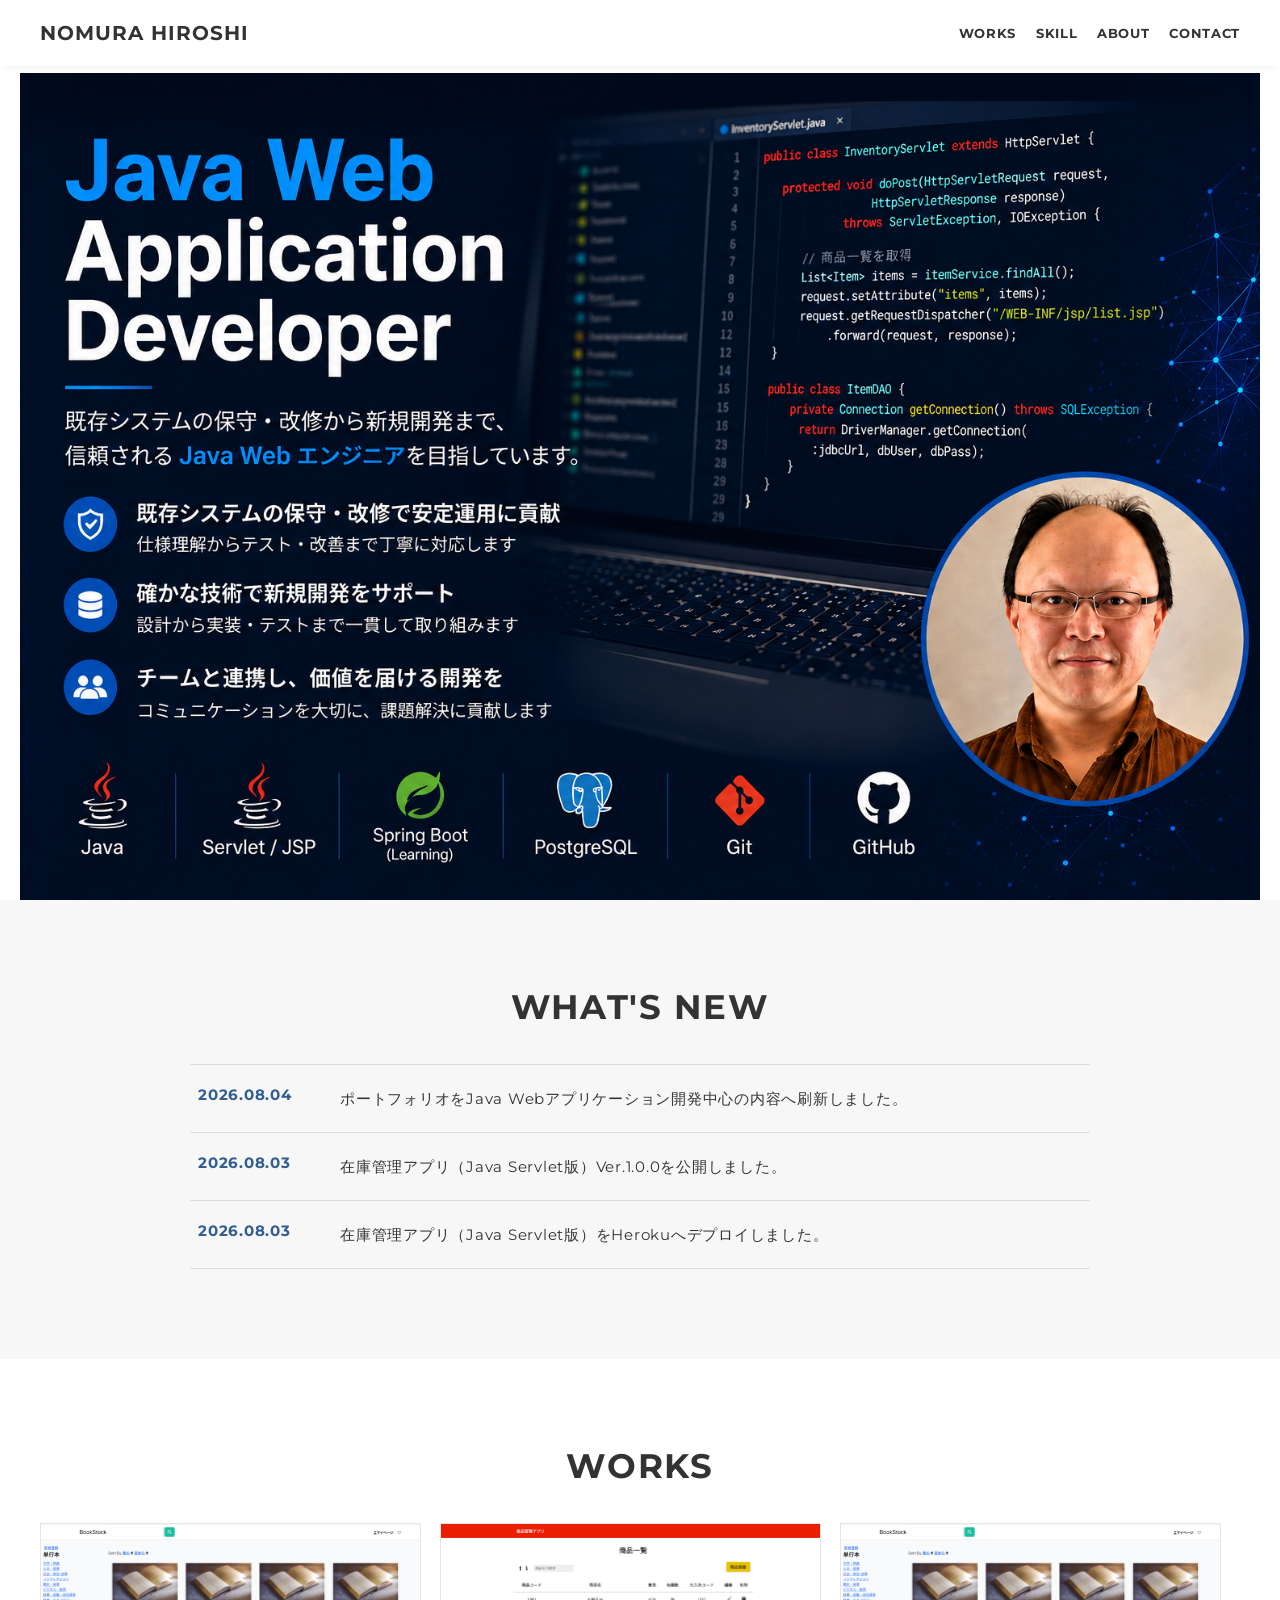
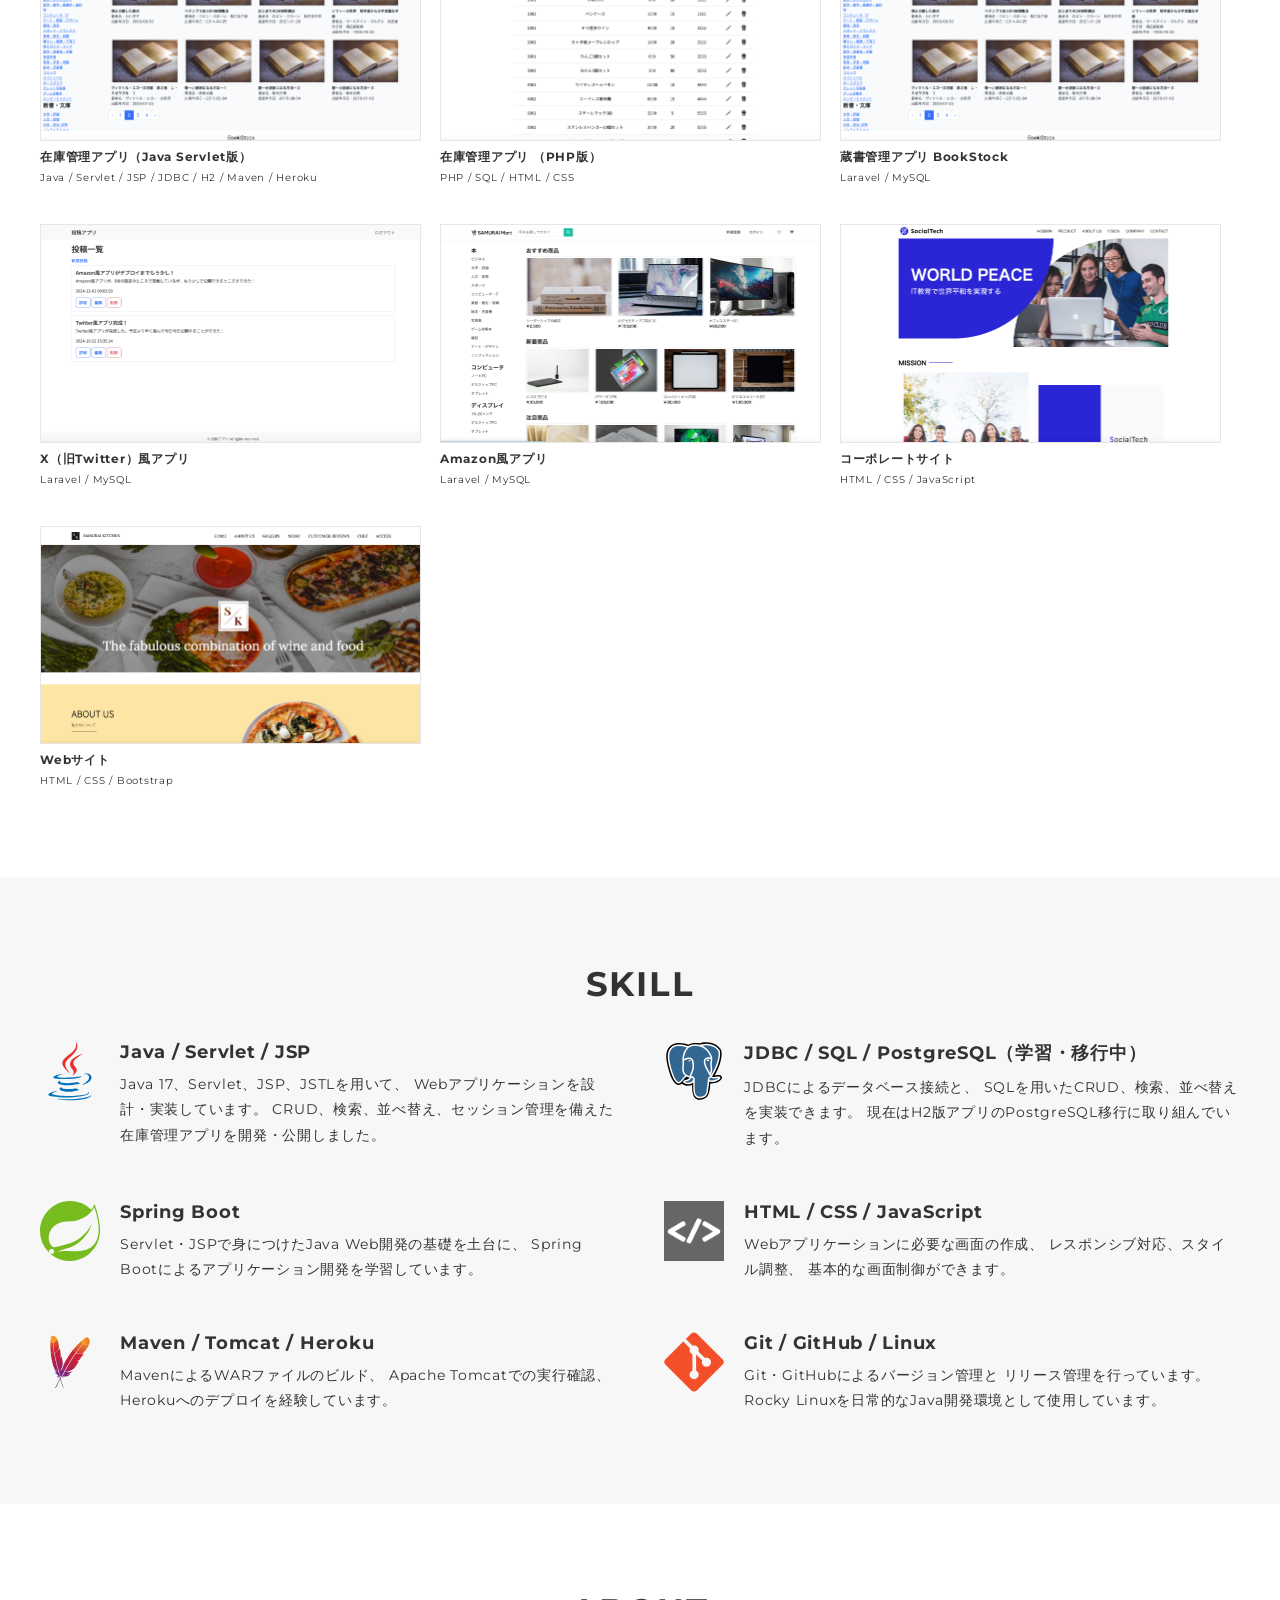
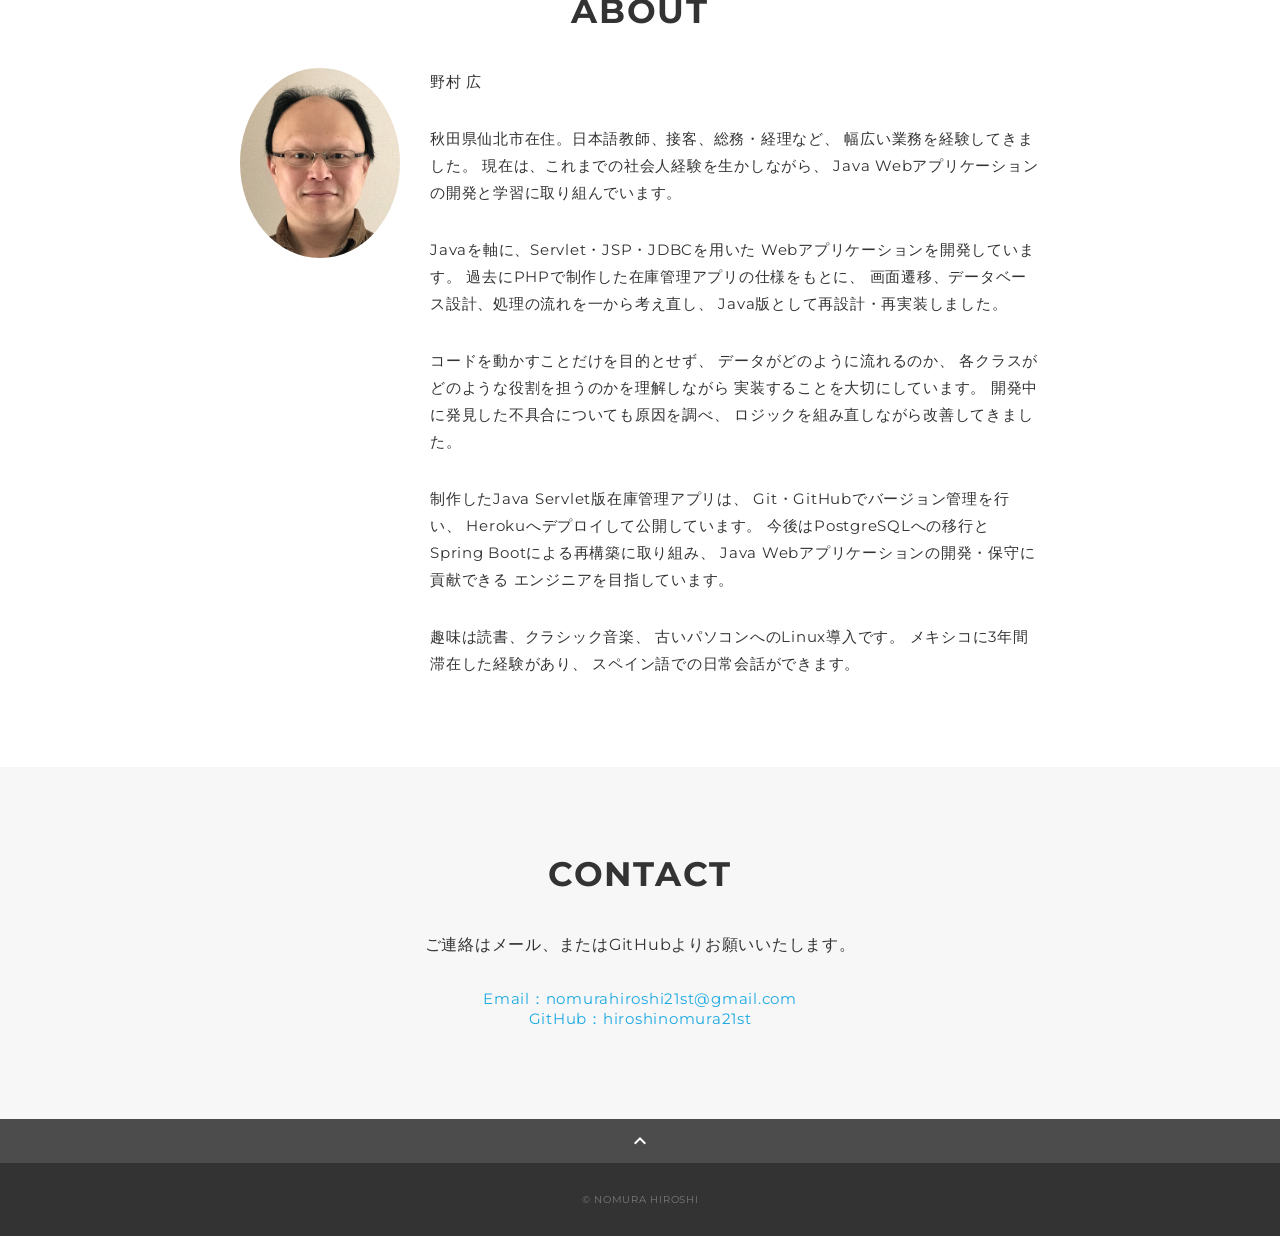
==== commit 756485af: "What's Newの項目を追加" ====
--- a/index.html
+++ b/index.html
@@ -88,6 +88,43 @@
       </div>
       <!-- /main view -->
 
+      <!-- news -->
+      <section class="news section" id="news">
+        <div class="container">
+          <h2 class="title">WHAT'S NEW</h2>
+
+          <dl class="news-list">
+            <div class="news-item">
+              <dt class="news-date">
+                <time datetime="2026-08-04">2026.08.04</time>
+              </dt>
+              <dd class="news-text">
+                ポートフォリオをJava Webアプリケーション開発中心の内容へ刷新しました。
+              </dd>
+            </div>
+
+            <div class="news-item">
+              <dt class="news-date">
+                <time datetime="2026-08-03">2026.08.03</time>
+              </dt>
+              <dd class="news-text">
+                在庫管理アプリ（Java Servlet版）Ver.1.0.0を公開しました。
+              </dd>
+            </div>
+
+            <div class="news-item">
+              <dt class="news-date">
+                <time datetime="2026-08-03">2026.08.03</time>
+              </dt>
+              <dd class="news-text">
+                在庫管理アプリ（Java Servlet版）をHerokuへデプロイしました。
+              </dd>
+            </div>
+          </dl>
+        </div>
+      </section>
+      <!-- /news -->
+
       <!-- works -->
       <section class="works section" id="works">
         <div class="container">
@@ -104,7 +141,7 @@
               </div>
 
               <p class="works-name">
-                在庫管理アプリ（Servlet & JSP版）
+                在庫管理アプリ（Java Servlet版）
               </p>
 
               <p class="works-info">
--- a/css/style.css
+++ b/css/style.css
@@ -158,6 +158,39 @@
 }
 
 /*--------------------------------
+ News
+---------------------------------*/
+.news {
+  background-color: #f7f8fa;
+}
+
+.news-list {
+  max-width: 900px;
+  margin: 0 auto;
+  border-top: 1px solid #d9dce1;
+}
+
+.news-item {
+  display: flex;
+  gap: 32px;
+  padding: 20px 8px;
+  border-bottom: 1px solid #d9dce1;
+}
+
+.news-date {
+  flex-shrink: 0;
+  width: 110px;
+  color: #315d91;
+  font-weight: 700;
+}
+
+.news-text {
+  margin: 0;
+  line-height: 1.8;
+}
+
+
+/*--------------------------------
  Works
 ---------------------------------*/
 .works-list {
@@ -453,6 +486,21 @@
     line-height: 1.7;
   }
 
+  /* News */
+    .news-item {
+    display: block;
+    padding: 16px 4px;
+  }
+
+  .news-date {
+    width: auto;
+    margin-bottom: 6px;
+  }
+
+  .news-text {
+    line-height: 1.7;
+  }
+
   /* Works */
   .works-name {
     font-size: 12px;
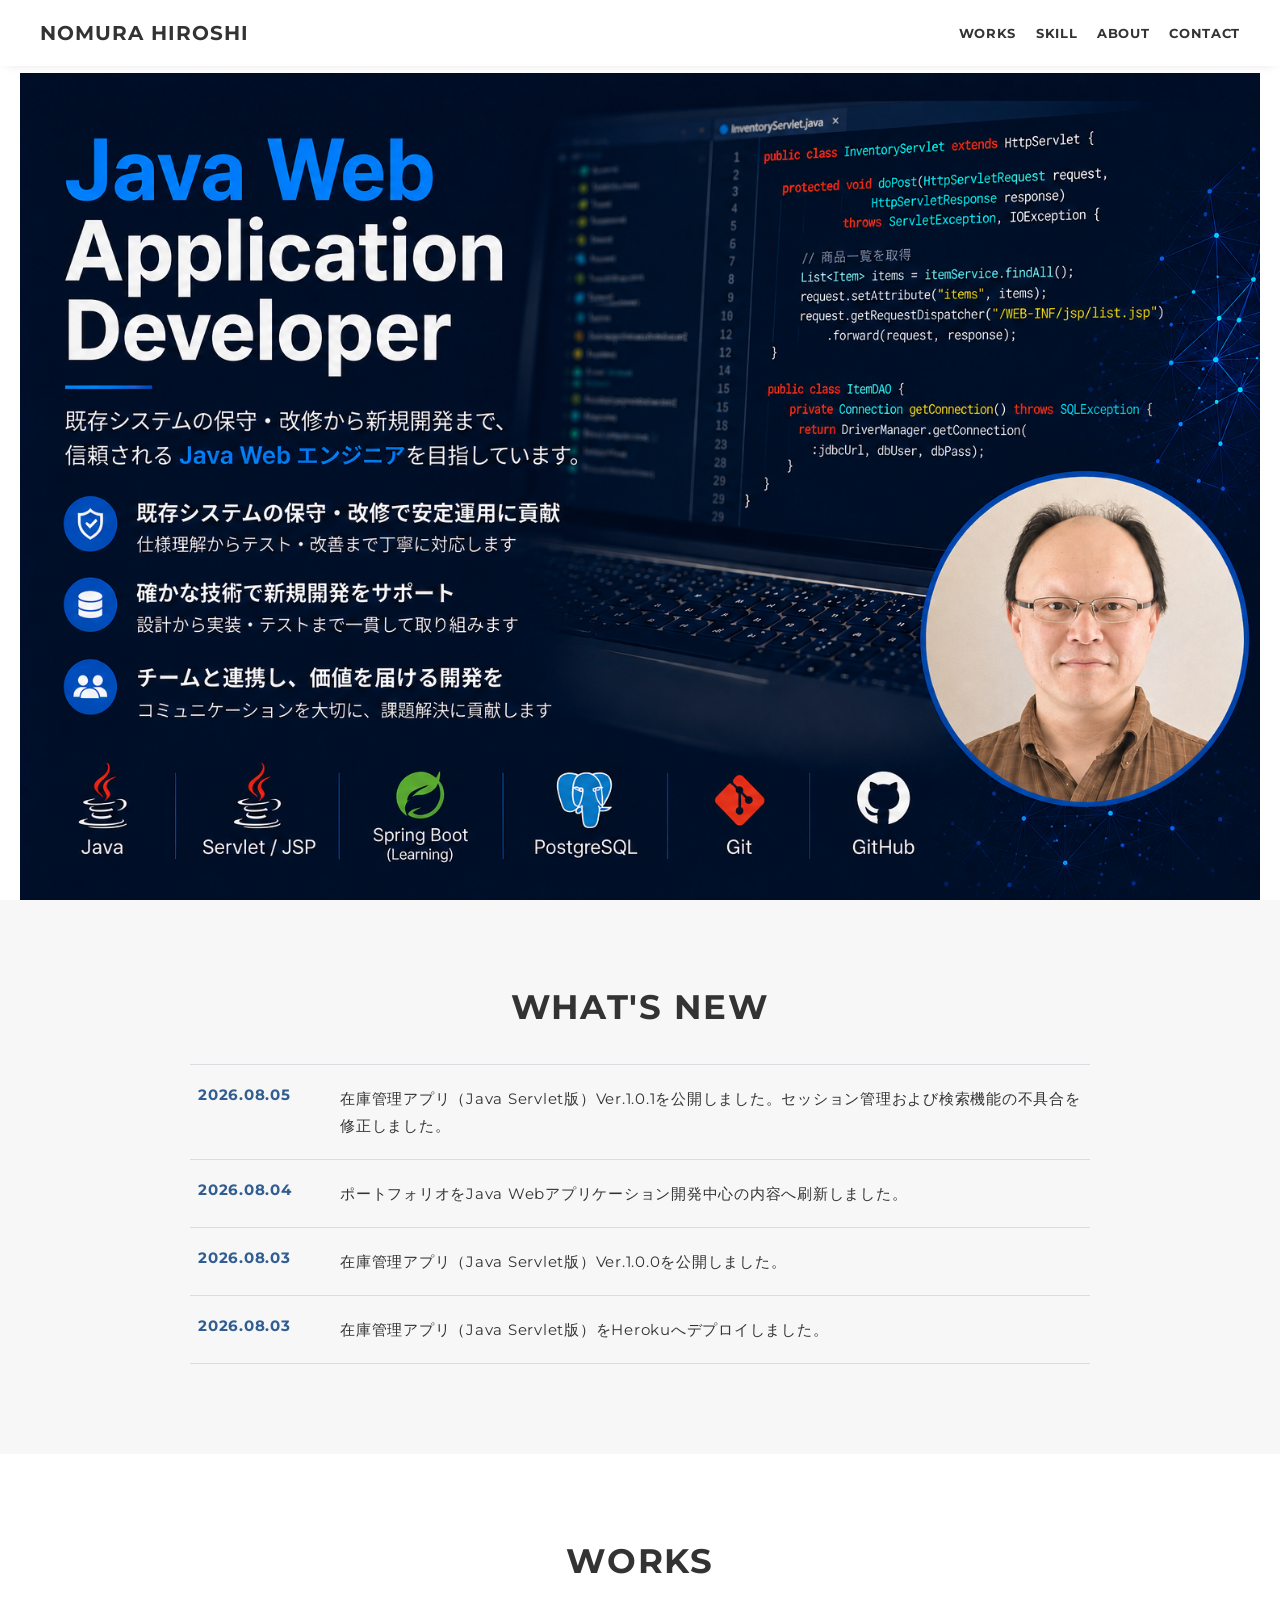
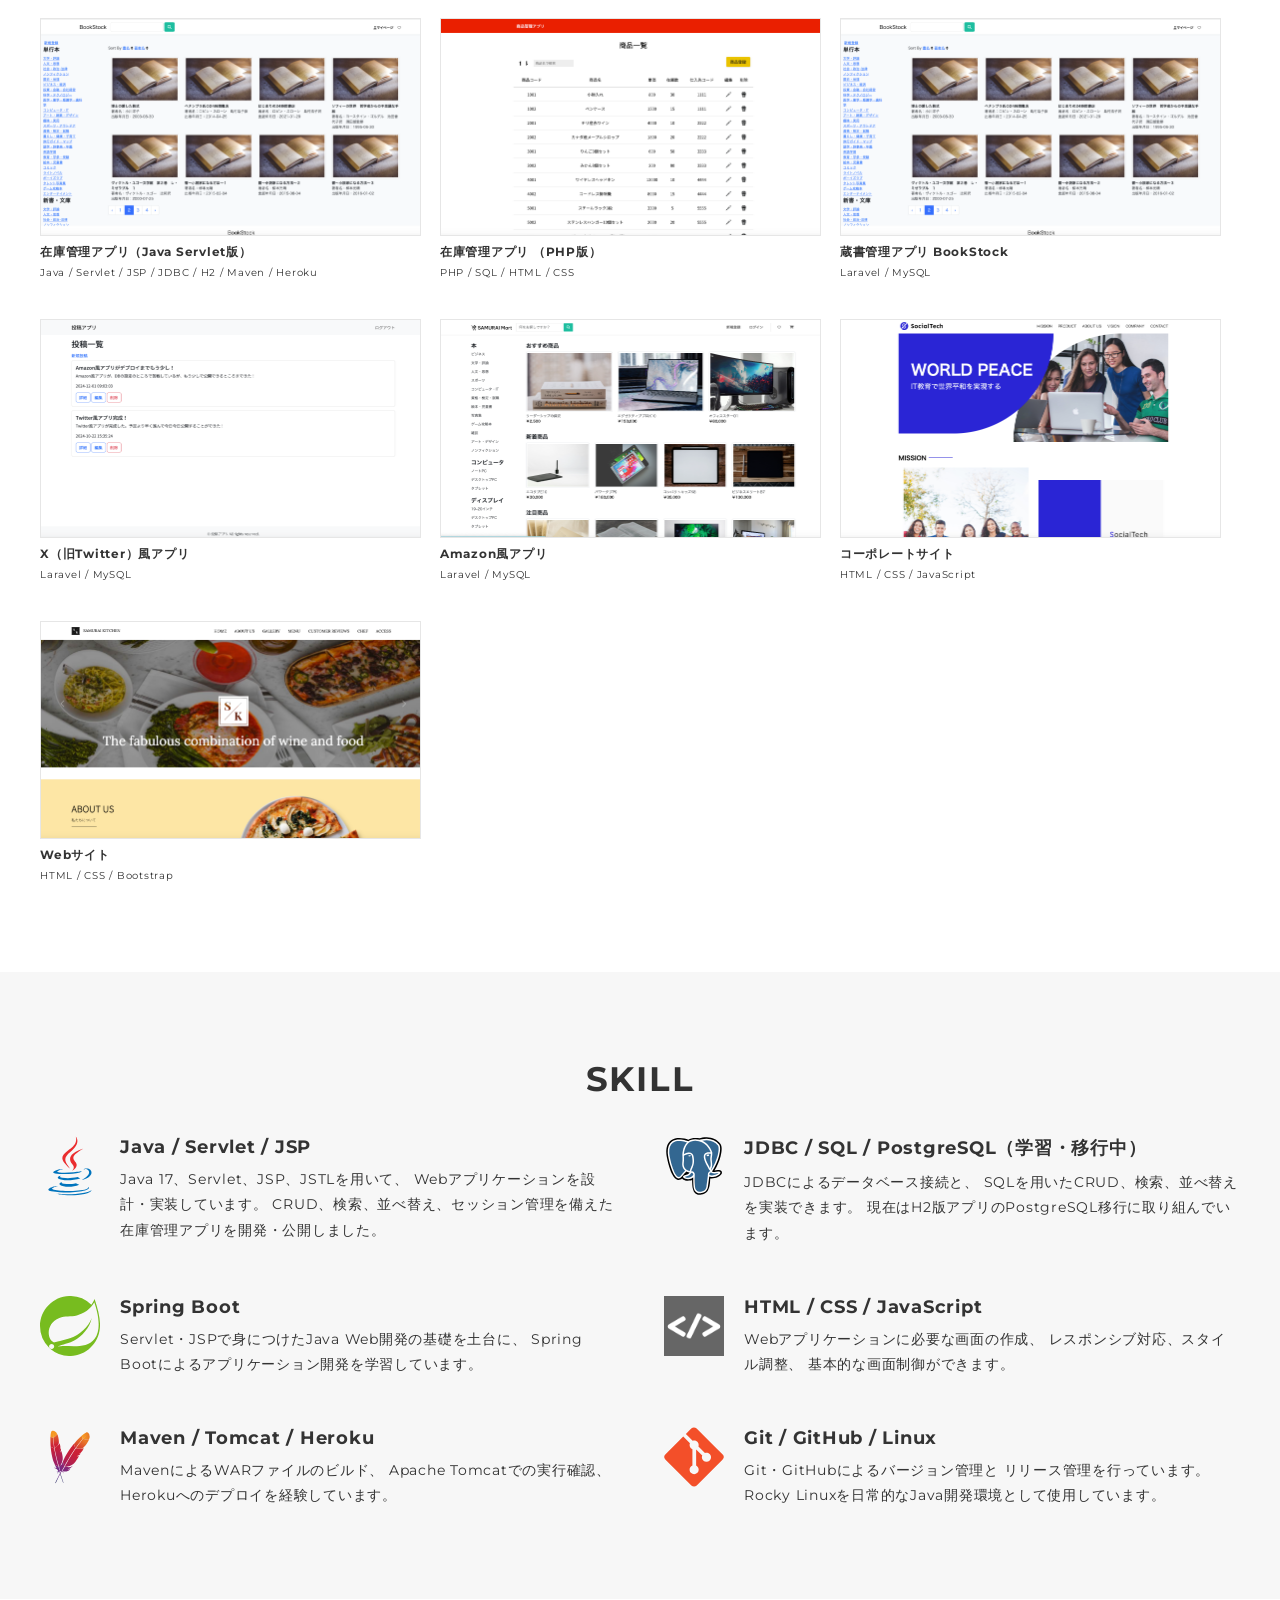
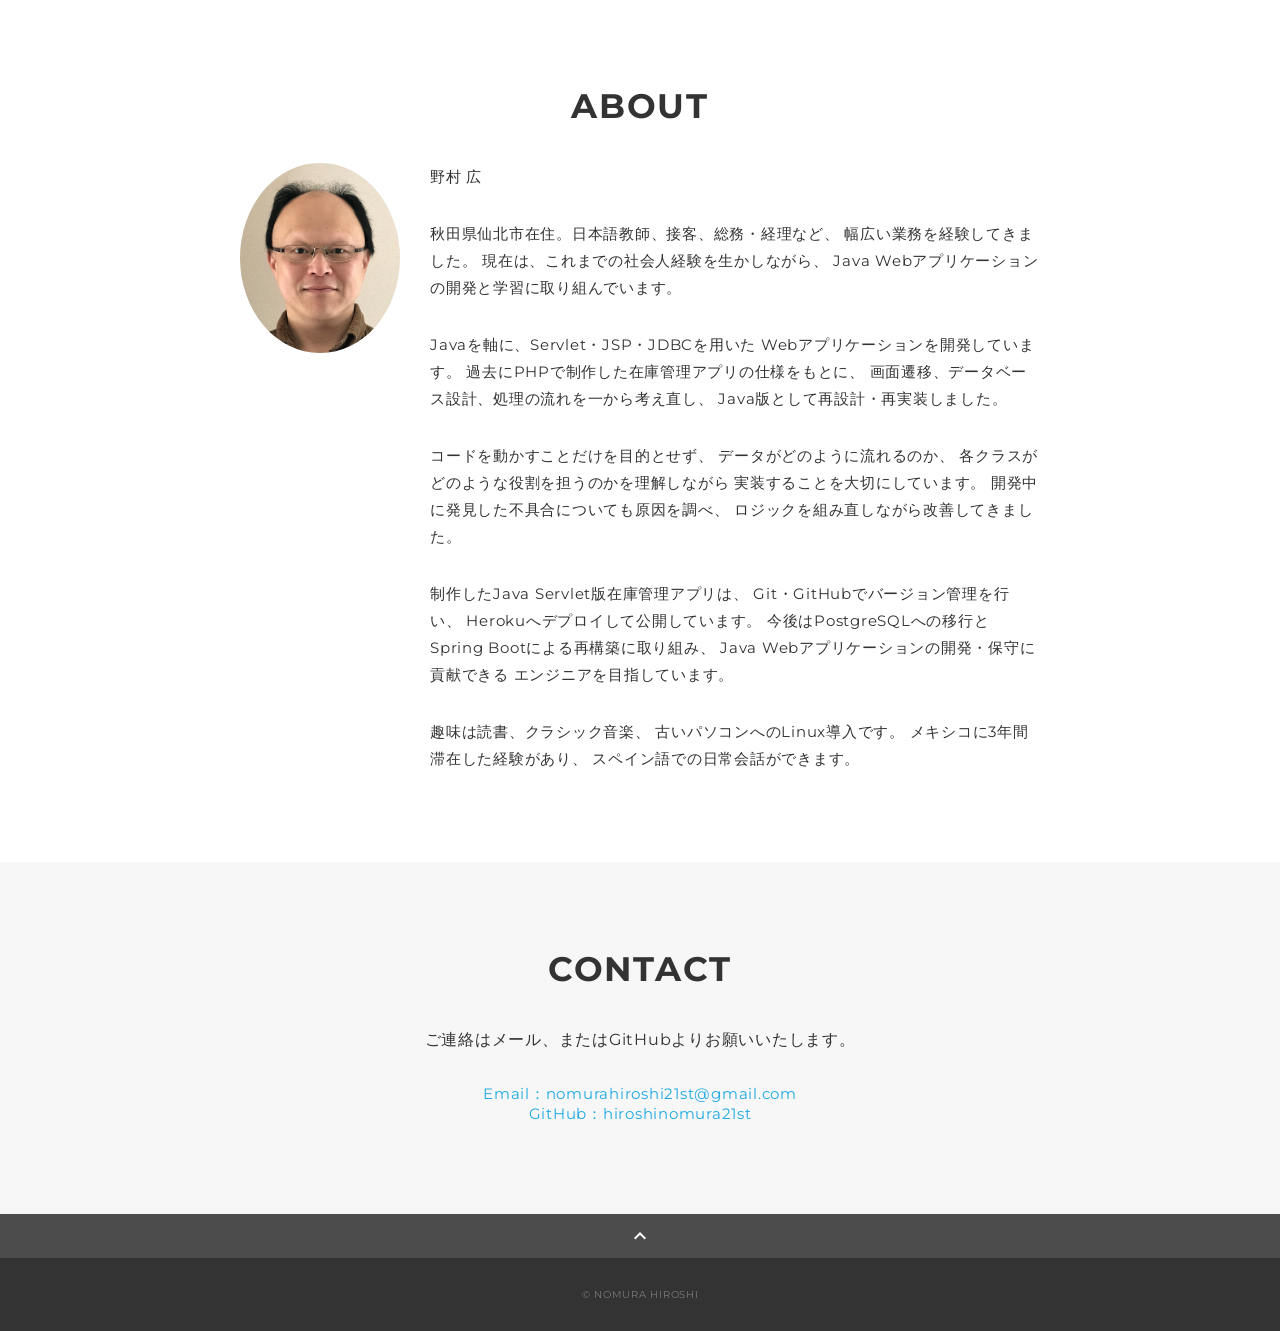
==== commit fc784e68: "在庫管理アプリv1.0.1をリリース。What' Newを更新" ====
--- a/index.html
+++ b/index.html
@@ -94,6 +94,16 @@
           <h2 class="title">WHAT'S NEW</h2>
 
           <dl class="news-list">
+
+            <div class="news-item">
+              <dt class="news-date">
+                <time datetime="2026-08-05">2026.08.05</time>
+              </dt>
+              <dd class="news-text">
+                在庫管理アプリ（Java Servlet版）Ver.1.0.1を公開しました。セッション管理および検索機能の不具合を修正しました。
+              </dd>
+            </div>
+
             <div class="news-item">
               <dt class="news-date">
                 <time datetime="2026-08-04">2026.08.04</time>
@@ -120,6 +130,7 @@
                 在庫管理アプリ（Java Servlet版）をHerokuへデプロイしました。
               </dd>
             </div>
+
           </dl>
         </div>
       </section>
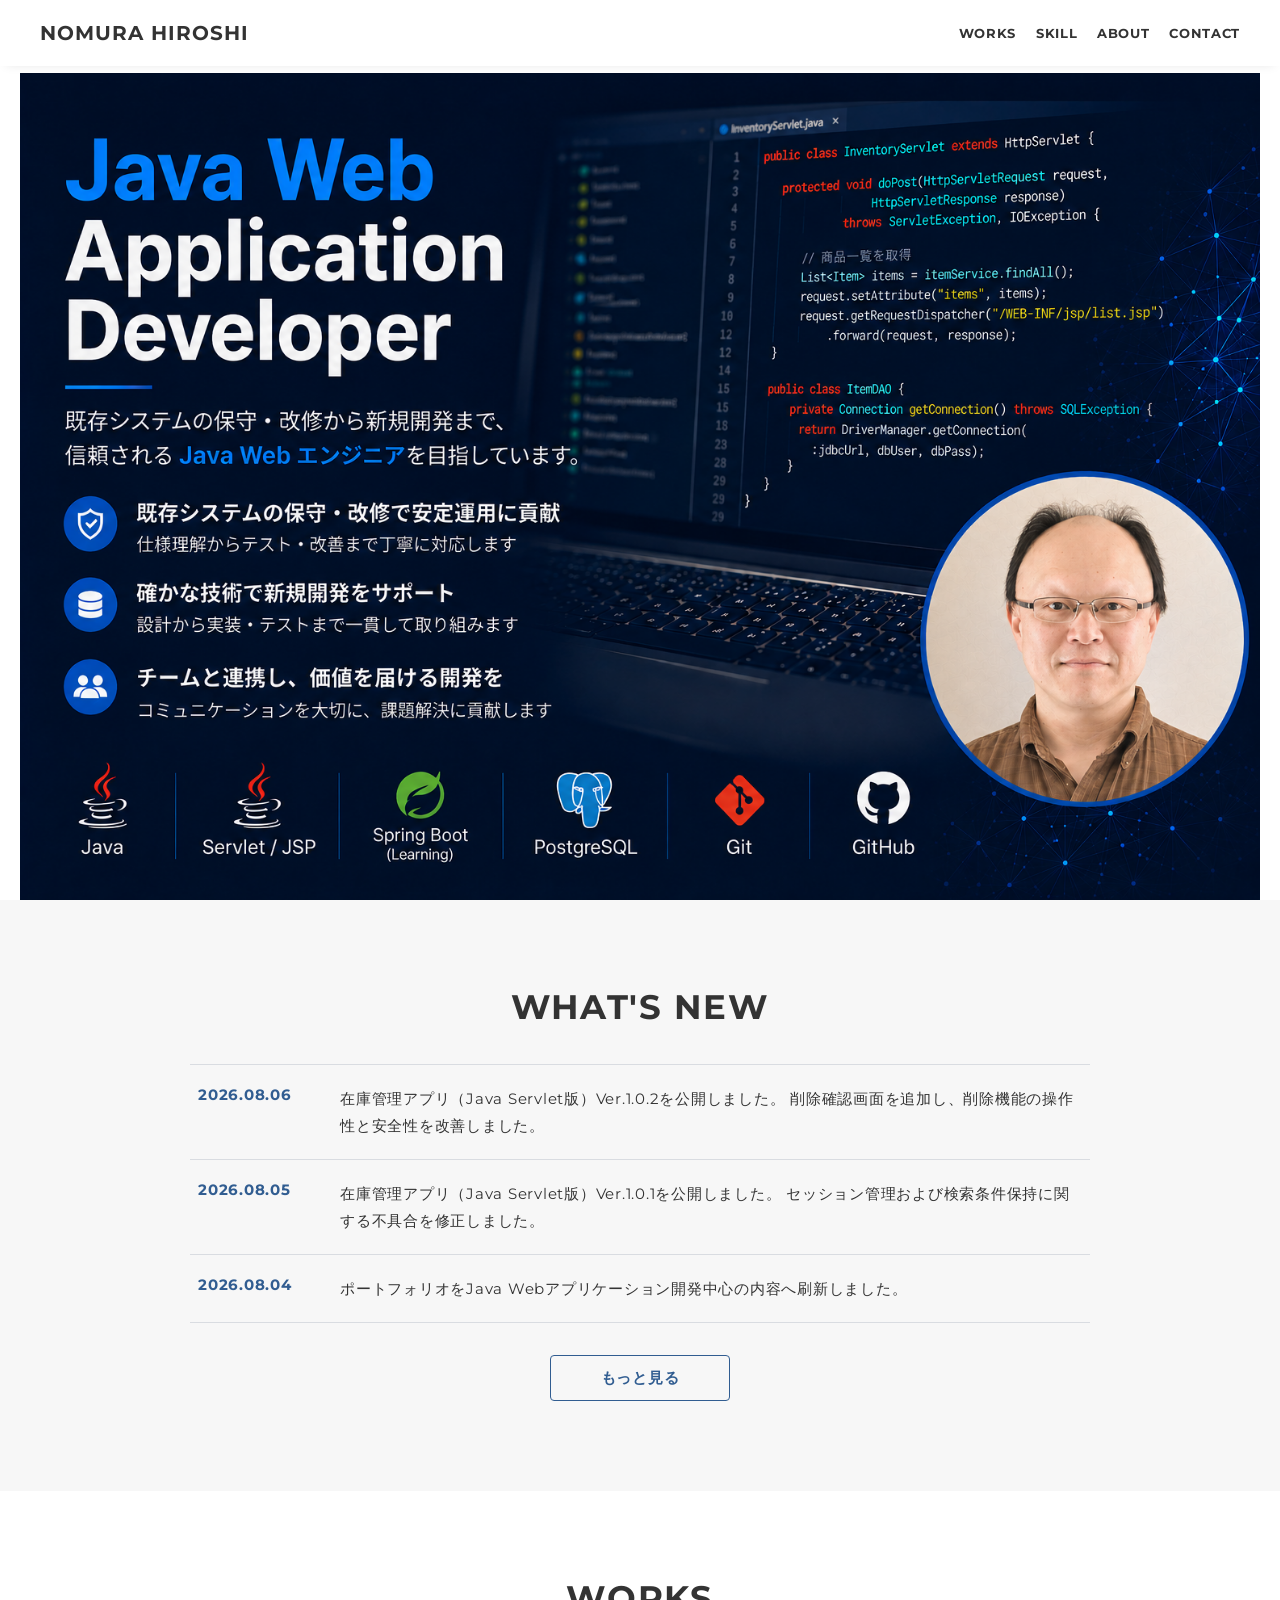
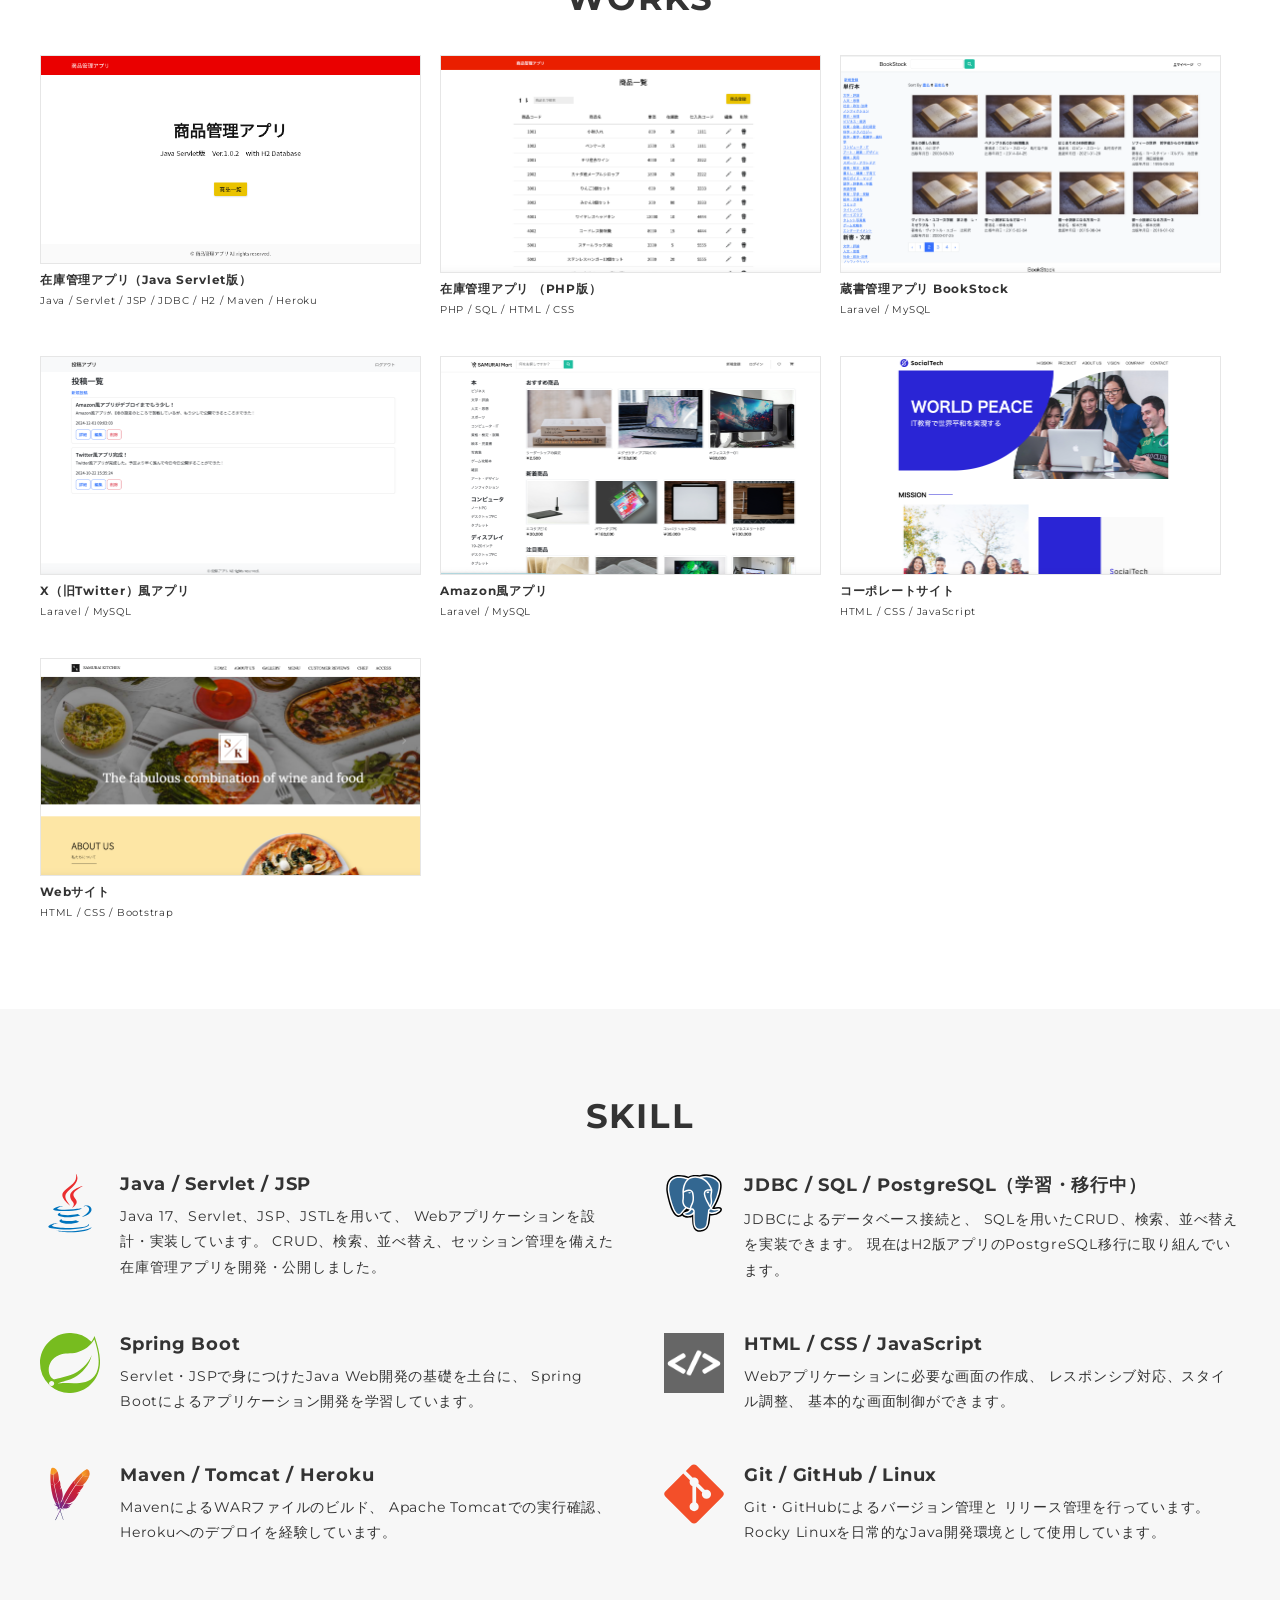
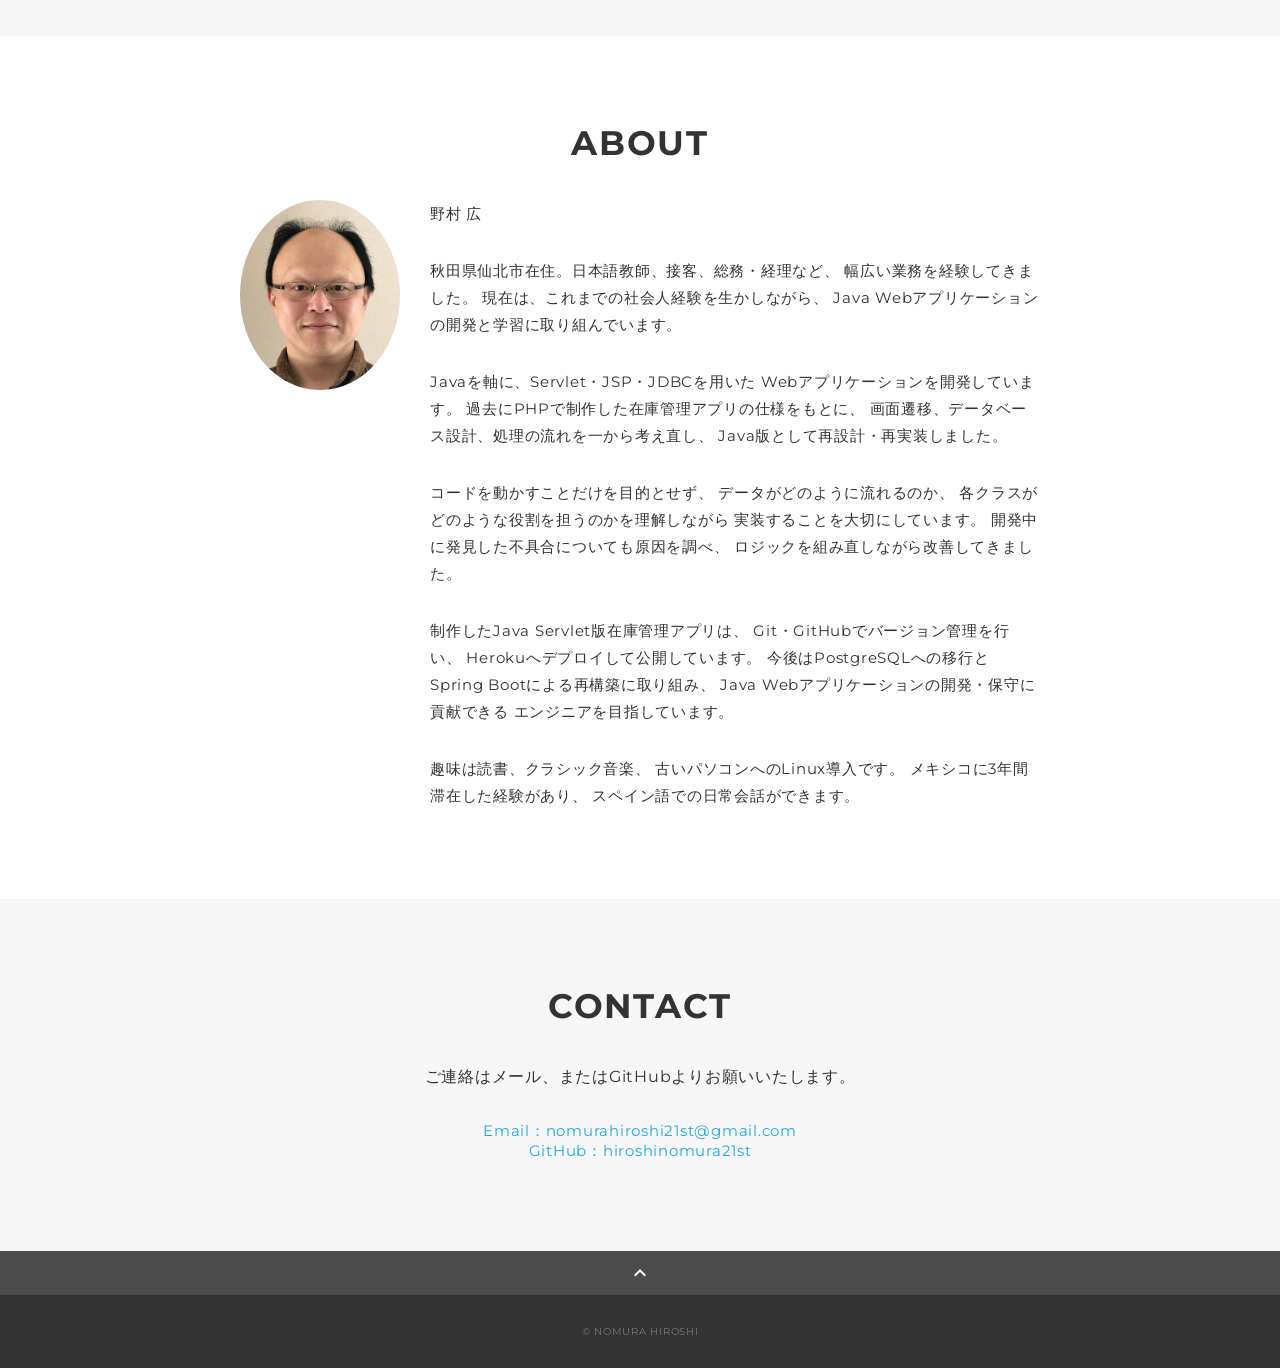
==== commit 41606d7e: "What's Newの詳細画面を作成" ====
--- a/index.html
+++ b/index.html
@@ -97,10 +97,21 @@
 
             <div class="news-item">
               <dt class="news-date">
+                <time datetime="2026-08-06">2026.08.06</time>
+              </dt>
+              <dd class="news-text">
+                在庫管理アプリ（Java Servlet版）Ver.1.0.2を公開しました。
+                削除確認画面を追加し、削除機能の操作性と安全性を改善しました。
+              </dd>
+            </div>
+
+            <div class="news-item">
+              <dt class="news-date">
                 <time datetime="2026-08-05">2026.08.05</time>
               </dt>
               <dd class="news-text">
-                在庫管理アプリ（Java Servlet版）Ver.1.0.1を公開しました。セッション管理および検索機能の不具合を修正しました。
+                在庫管理アプリ（Java Servlet版）Ver.1.0.1を公開しました。
+                セッション管理および検索条件保持に関する不具合を修正しました。
               </dd>
             </div>
 
@@ -113,25 +124,11 @@
               </dd>
             </div>
 
-            <div class="news-item">
-              <dt class="news-date">
-                <time datetime="2026-08-03">2026.08.03</time>
-              </dt>
-              <dd class="news-text">
-                在庫管理アプリ（Java Servlet版）Ver.1.0.0を公開しました。
-              </dd>
-            </div>
-
-            <div class="news-item">
-              <dt class="news-date">
-                <time datetime="2026-08-03">2026.08.03</time>
-              </dt>
-              <dd class="news-text">
-                在庫管理アプリ（Java Servlet版）をHerokuへデプロイしました。
-              </dd>
-            </div>
-
           </dl>
+
+          <div class="news-more">
+            <a href="news.html" class="btn">もっと見る</a>
+          </div>
         </div>
       </section>
       <!-- /news -->
@@ -146,7 +143,7 @@
             <a class="works-item" href="works-7.html">
               <div class="works-img">
                 <img
-                  src="img/works/ss7.png"
+                  src="img/works/ss7-v1.0.2.png"
                   alt="Java Servlet・JSP版在庫管理システム"
                 >
               </div>
--- a/css/style.css
+++ b/css/style.css
@@ -189,6 +189,27 @@
   line-height: 1.8;
 }
 
+.news-more {
+  margin-top: 32px;
+  text-align: center;
+}
+
+.news-more .btn {
+  display: inline-block;
+  min-width: 180px;
+  padding: 12px 24px;
+  border: 1px solid #315d91;
+  border-radius: 4px;
+  color: #315d91;
+  font-weight: 700;
+  text-decoration: none;
+  transition: 0.3s;
+}
+
+.news-more .btn:hover {
+  background-color: #315d91;
+  color: #fff;
+}
 
 /*--------------------------------
  Works
@@ -397,6 +418,16 @@
   margin-bottom: 30px;
 }
 
+.article-version {
+  margin-top: -12px;
+  margin-bottom: 24px;
+  color: #315d91;
+  font-size: 14px;
+  font-weight: 700;
+  letter-spacing: 0.08em;
+  text-align: center;
+}
+
 .home-link {
   text-align: center;
 }
@@ -501,6 +532,17 @@
     line-height: 1.7;
   }
 
+  .news-more {
+    margin-top: 24px;
+  }
+
+  .news-more .btn {
+    width: 100%;
+    max-width: 240px;
+    padding: 10px 20px;
+    font-size: 14px;
+  }
+
   /* Works */
   .works-name {
     font-size: 12px;
@@ -587,4 +629,10 @@
     line-height: 1.7;
     margin-bottom: 20px;
   }
-}
+
+  .article-version {
+    margin: 6px 0 20px;
+    font-size: 12px;
+    letter-spacing: 0.05em;
+  }
+}
